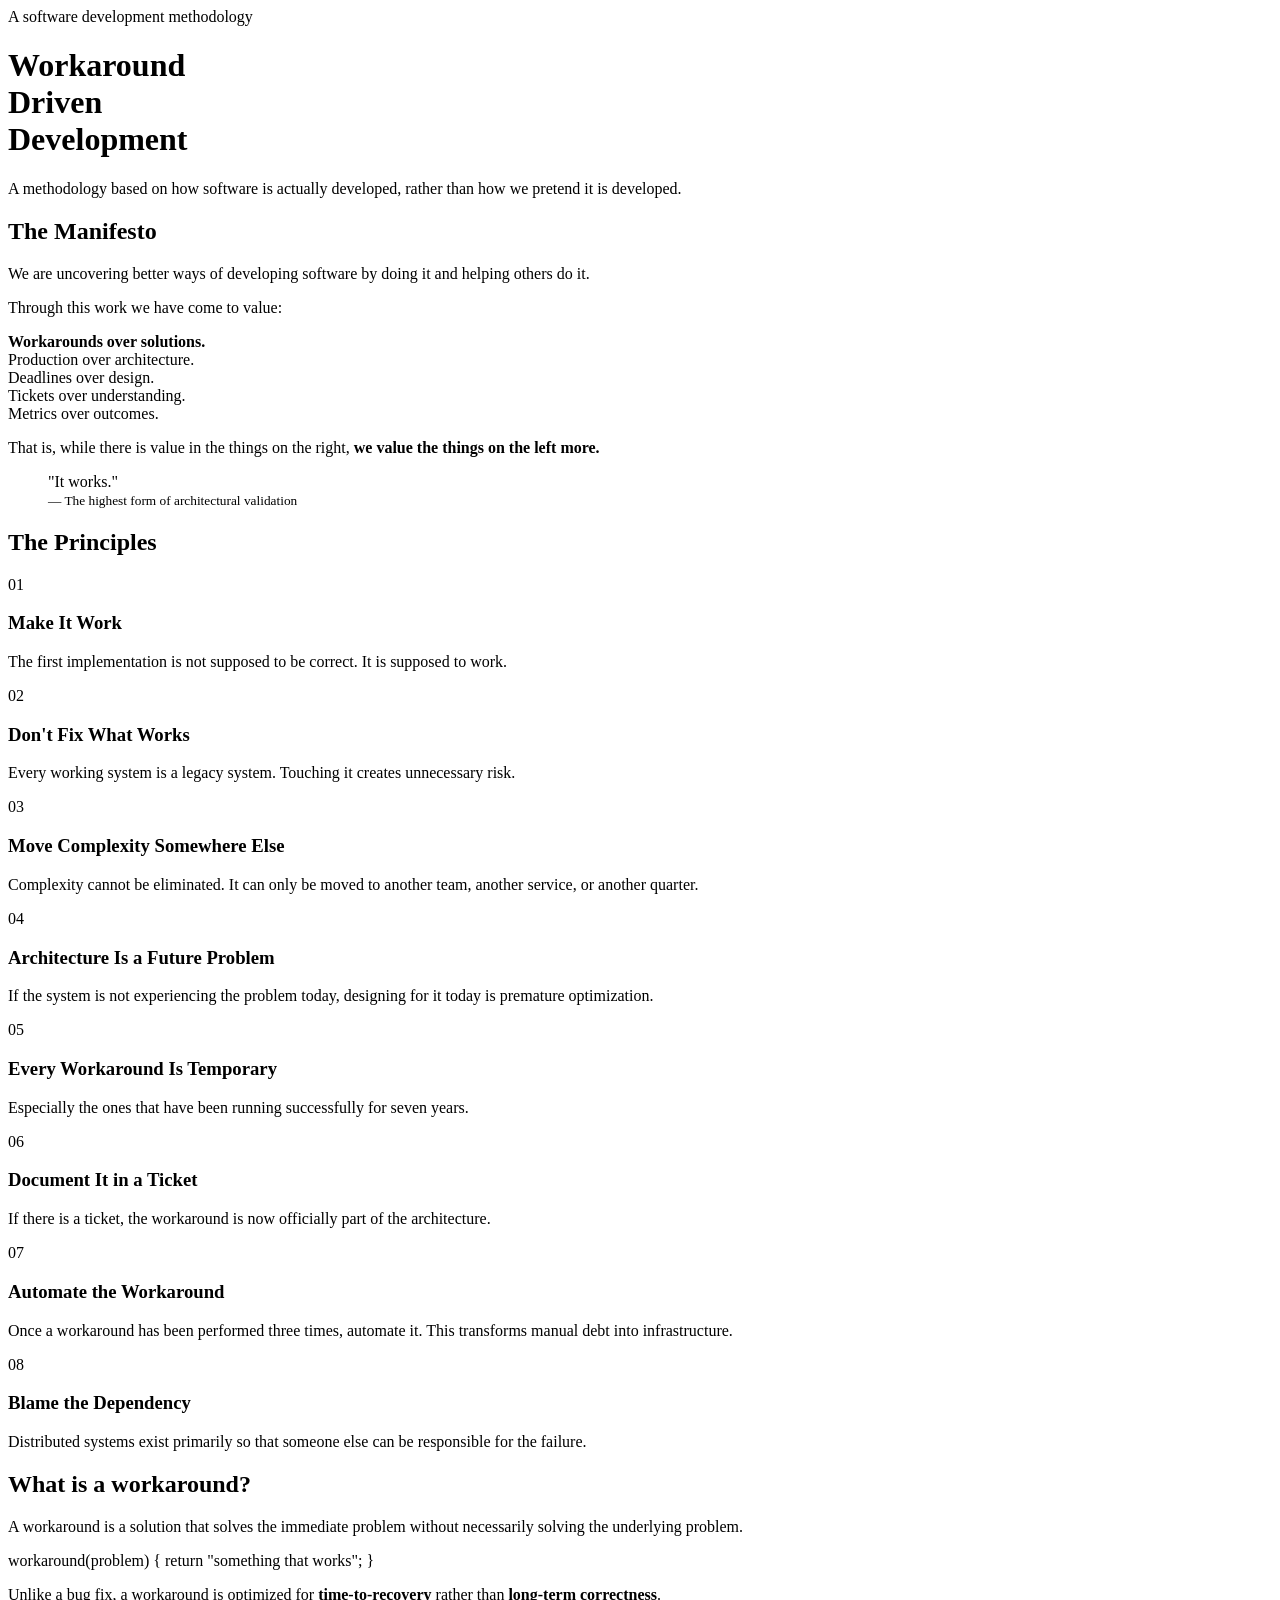
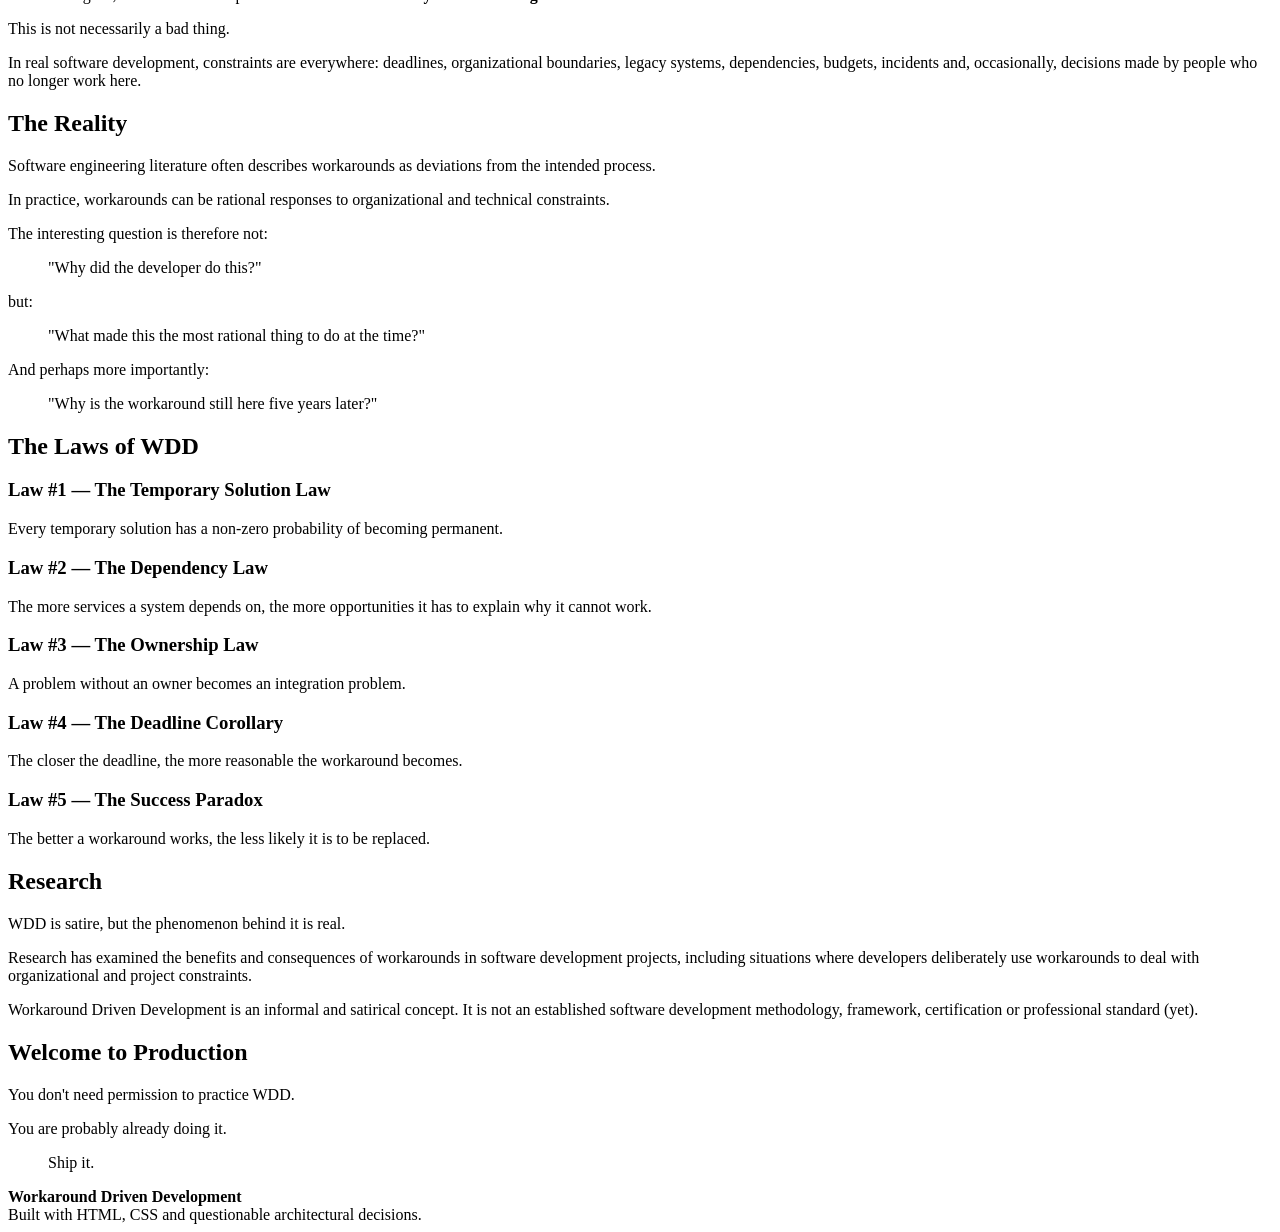
==== index.html @ f9c3a012 "Create index.html" ====
<!DOCTYPE html>
<html lang="en">
<head>
    <meta charset="UTF-8">
    <meta name="viewport" content="width=device-width, initial-scale=1.0">

    <title>Workaround Driven Development</title>

    <meta name="description"
          content="Workaround Driven Development — a methodology based on how software is actually developed.">

    <meta name="author" content="Workaround Driven Development">

    <link rel="stylesheet" href="style.css">
</head>

<body>

<header>
    <div class="eyebrow">A software development methodology</div>

    <h1>Workaround<br>Driven<br>Development</h1>

    <p class="subtitle">
        A methodology based on how software is actually developed,
        rather than how we pretend it is developed.
    </p>
</header>


<main>

    <section id="manifesto">

        <h2>The Manifesto</h2>

        <div class="manifesto">

            <p>
                We are uncovering better ways of developing software
                by doing it and helping others do it.
            </p>

            <p>
                Through this work we have come to value:
            </p>

            <p>
                <strong>Workarounds over solutions.</strong><br>
                Production over architecture.<br>
                Deadlines over design.<br>
                Tickets over understanding.<br>
                Metrics over outcomes.
            </p>

            <p>
                That is, while there is value in the things on the right,
                <strong>we value the things on the left more.</strong>
            </p>

        </div>

        <blockquote>
            "It works."
            <br>
            <small>— The highest form of architectural validation</small>
        </blockquote>

    </section>


    <section id="principles">

        <h2>The Principles</h2>

        <div class="principles">

            <article class="principle">
                <div class="number">01</div>
                <h3>Make It Work</h3>
                <p>
                    The first implementation is not supposed to be correct.
                    It is supposed to work.
                </p>
            </article>

            <article class="principle">
                <div class="number">02</div>
                <h3>Don't Fix What Works</h3>
                <p>
                    Every working system is a legacy system.
                    Touching it creates unnecessary risk.
                </p>
            </article>

            <article class="principle">
                <div class="number">03</div>
                <h3>Move Complexity Somewhere Else</h3>
                <p>
                    Complexity cannot be eliminated.
                    It can only be moved to another team,
                    another service, or another quarter.
                </p>
            </article>

            <article class="principle">
                <div class="number">04</div>
                <h3>Architecture Is a Future Problem</h3>
                <p>
                    If the system is not experiencing the problem today,
                    designing for it today is premature optimization.
                </p>
            </article>

            <article class="principle">
                <div class="number">05</div>
                <h3>Every Workaround Is Temporary</h3>
                <p>
                    Especially the ones that have been running
                    successfully for seven years.
                </p>
            </article>

            <article class="principle">
                <div class="number">06</div>
                <h3>Document It in a Ticket</h3>
                <p>
                    If there is a ticket, the workaround is now
                    officially part of the architecture.
                </p>
            </article>

            <article class="principle">
                <div class="number">07</div>
                <h3>Automate the Workaround</h3>
                <p>
                    Once a workaround has been performed three times,
                    automate it. This transforms manual debt into
                    infrastructure.
                </p>
            </article>

            <article class="principle">
                <div class="number">08</div>
                <h3>Blame the Dependency</h3>
                <p>
                    Distributed systems exist primarily so that
                    someone else can be responsible for the failure.
                </p>
            </article>

        </div>

    </section>


    <section id="definition">

        <h2>What is a workaround?</h2>

        <p>
            A workaround is a solution that solves the immediate problem
            without necessarily solving the underlying problem.
        </p>

        <div class="definition">
            workaround(problem) {
                return "something that works";
            }
        </div>

        <p>
            Unlike a bug fix, a workaround is optimized for
            <strong>time-to-recovery</strong> rather than
            <strong>long-term correctness</strong>.
        </p>

        <p>
            This is not necessarily a bad thing.
        </p>

        <p>
            In real software development, constraints are everywhere:
            deadlines, organizational boundaries, legacy systems,
            dependencies, budgets, incidents and, occasionally,
            decisions made by people who no longer work here.
        </p>

    </section>


    <section id="reality">

        <h2>The Reality</h2>

        <p>
            Software engineering literature often describes workarounds
            as deviations from the intended process.
        </p>

        <p>
            In practice, workarounds can be rational responses to
            organizational and technical constraints.
        </p>

        <p>
            The interesting question is therefore not:
        </p>

        <blockquote>
            "Why did the developer do this?"
        </blockquote>

        <p>
            but:
        </p>

        <blockquote>
            "What made this the most rational thing to do at the time?"
        </blockquote>

        <p>
            And perhaps more importantly:
        </p>

        <blockquote>
            "Why is the workaround still here five years later?"
        </blockquote>

    </section>


    <section id="laws">

        <h2>The Laws of WDD</h2>

        <h3>Law #1 — The Temporary Solution Law</h3>

        <p>
            Every temporary solution has a non-zero probability of
            becoming permanent.
        </p>

        <h3>Law #2 — The Dependency Law</h3>

        <p>
            The more services a system depends on, the more opportunities
            it has to explain why it cannot work.
        </p>

        <h3>Law #3 — The Ownership Law</h3>

        <p>
            A problem without an owner becomes an integration problem.
        </p>

        <h3>Law #4 — The Deadline Corollary</h3>

        <p>
            The closer the deadline, the more reasonable the workaround becomes.
        </p>

        <h3>Law #5 — The Success Paradox</h3>

        <p>
            The better a workaround works, the less likely it is to be replaced.
        </p>

    </section>


    <section id="research">

        <h2>Research</h2>

        <p>
            WDD is satire, but the phenomenon behind it is real.
        </p>

        <p>
            Research has examined the benefits and consequences of
            workarounds in software development projects, including
            situations where developers deliberately use workarounds
            to deal with organizational and project constraints.
        </p>

        <p class="disclaimer">
            Workaround Driven Development is an informal and satirical
            concept. It is not an established software development
            methodology, framework, certification or professional standard (yet).
        </p>

    </section>


    <section id="join">

        <h2>Welcome to Production</h2>

        <p>
            You don't need permission to practice WDD.
        </p>

        <p>
            You are probably already doing it.
        </p>

        <blockquote>
            Ship it.
        </blockquote>

    </section>

</main>


<footer>
    <strong>Workaround Driven Development</strong><br>
    Built with HTML, CSS and questionable architectural decisions.
</footer>

</body>
</html>
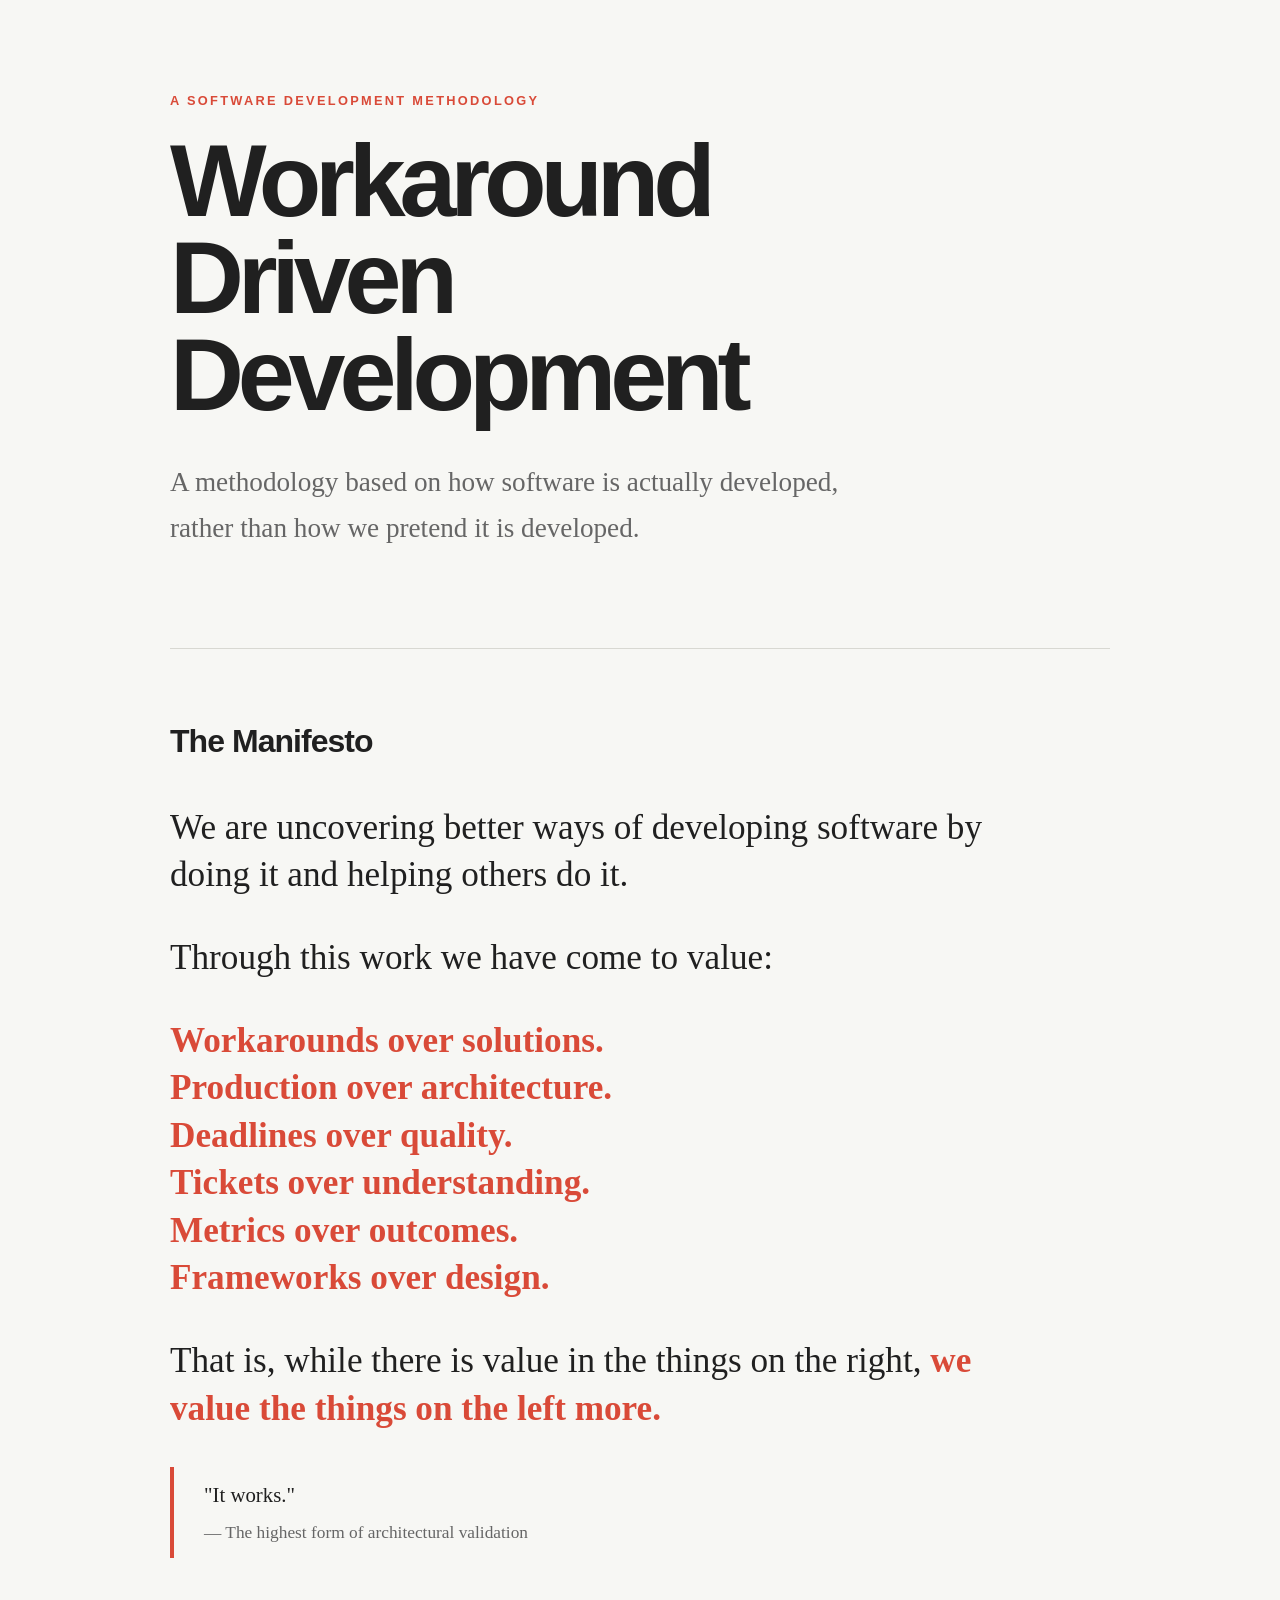
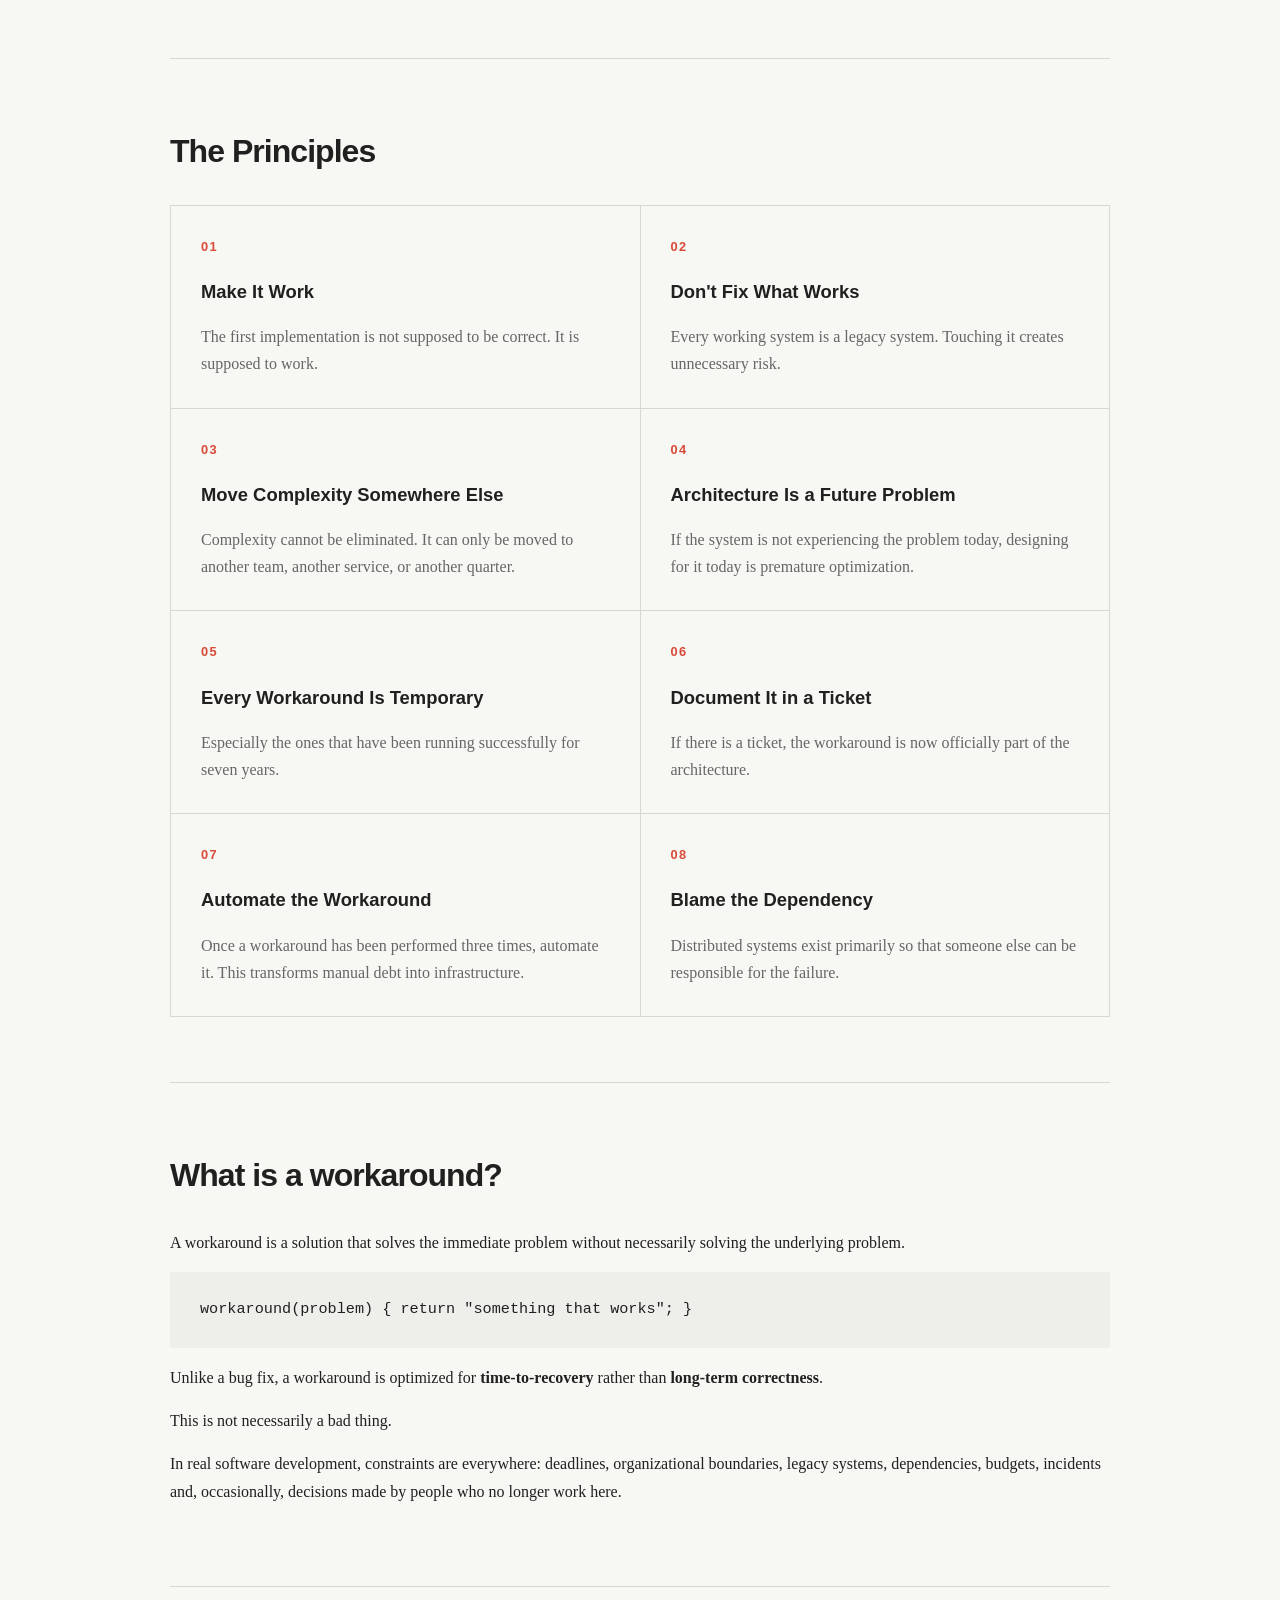
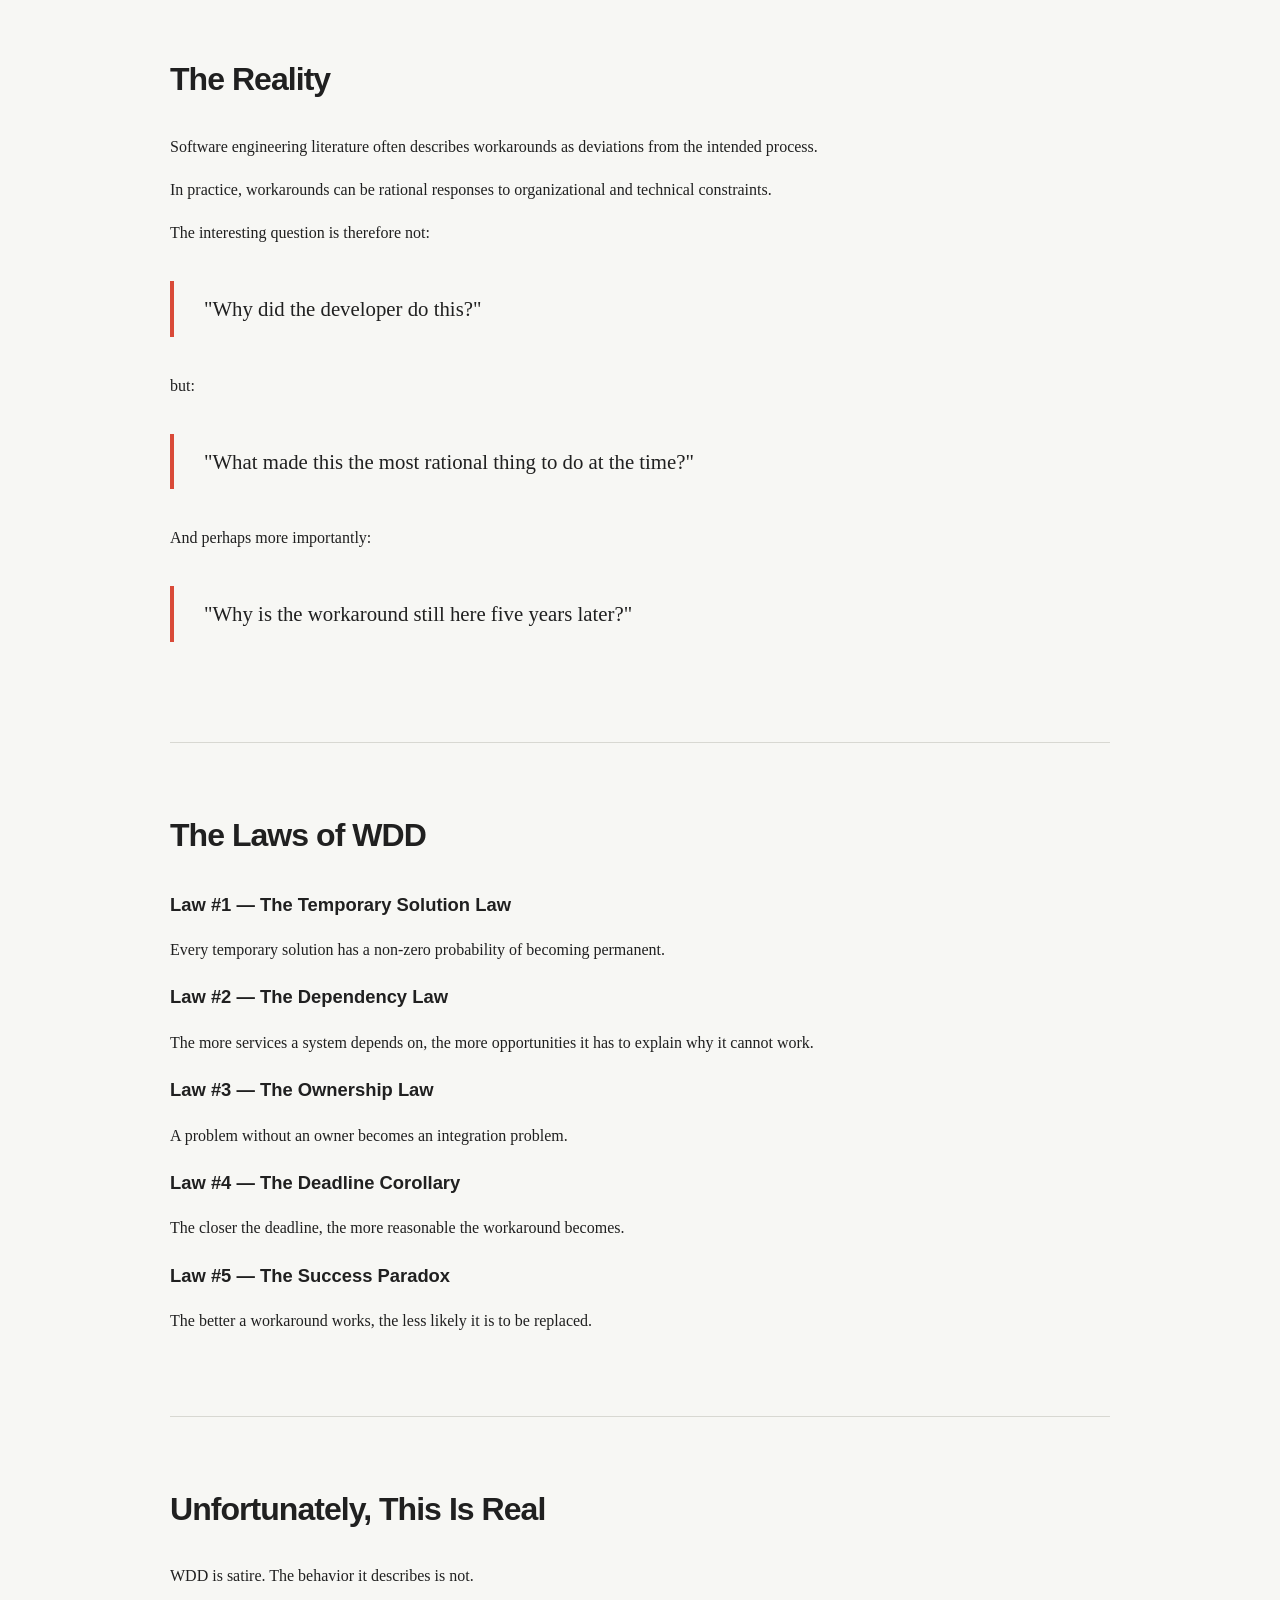
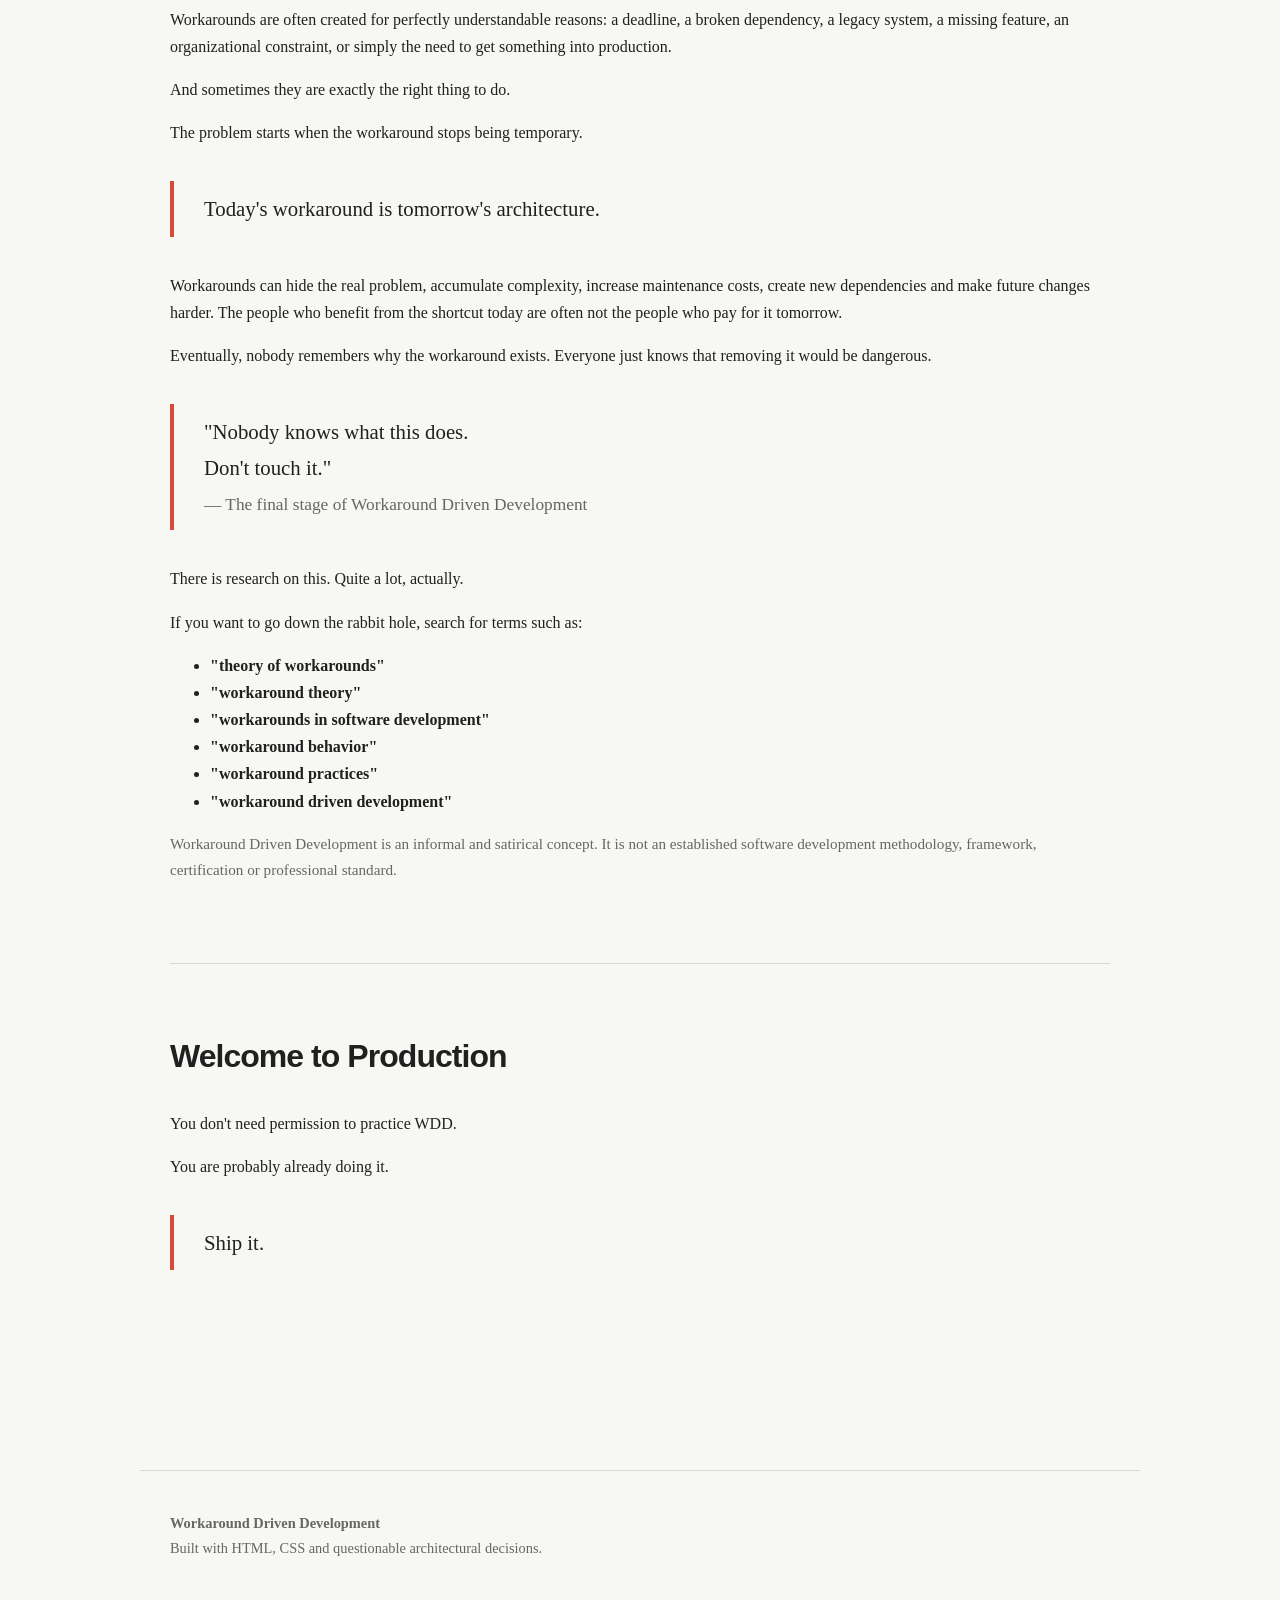
==== commit 489c1d38: "Adding Analytics and content update" ====
--- a/index.html
+++ b/index.html
@@ -12,6 +12,16 @@
     <meta name="author" content="Workaround Driven Development">
 
     <link rel="stylesheet" href="style.css">
+
+    <!-- Google tag (gtag.js) -->
+    <script async src="https://www.googletagmanager.com/gtag/js?id=G-HVW9EJ0P63"></script>
+    <script>
+      window.dataLayer = window.dataLayer || [];
+      function gtag(){dataLayer.push(arguments);}
+      gtag('js', new Date());
+    
+      gtag('config', 'G-HVW9EJ0P63');
+    </script>
 </head>
 
 <body>
@@ -30,6 +40,8 @@
 
 <main>
 
+    <!-- MANIFESTO -->
+
     <section id="manifesto">
 
         <h2>The Manifesto</h2>
@@ -47,10 +59,11 @@
 
             <p>
                 <strong>Workarounds over solutions.</strong><br>
-                Production over architecture.<br>
-                Deadlines over design.<br>
-                Tickets over understanding.<br>
-                Metrics over outcomes.
+                <strong>Production over architecture.</strong><br>
+                <strong>Deadlines over quality.</strong><br>
+                <strong>Tickets over understanding.</strong><br>
+                <strong>Metrics over outcomes.</strong><br>
+                <strong>Frameworks over design.</strong>
             </p>
 
             <p>
@@ -69,6 +82,8 @@
     </section>
 
 
+    <!-- PRINCIPLES -->
+
     <section id="principles">
 
         <h2>The Principles</h2>
@@ -153,6 +168,8 @@
 
     </section>
 
+
+    <!-- DEFINITION -->
 
     <section id="definition">
 
@@ -189,6 +206,8 @@
     </section>
 
 
+    <!-- REALITY -->
+
     <section id="reality">
 
         <h2>The Reality</h2>
@@ -230,6 +249,8 @@
     </section>
 
 
+    <!-- LAWS -->
+
     <section id="laws">
 
         <h2>The Laws of WDD</h2>
@@ -269,29 +290,81 @@
     </section>
 
 
+    <!-- RESEARCH -->
+
     <section id="research">
 
-        <h2>Research</h2>
-
-        <p>
-            WDD is satire, but the phenomenon behind it is real.
-        </p>
-
-        <p>
-            Research has examined the benefits and consequences of
-            workarounds in software development projects, including
-            situations where developers deliberately use workarounds
-            to deal with organizational and project constraints.
-        </p>
+        <h2>Unfortunately, This Is Real</h2>
+
+        <p>
+            WDD is satire. The behavior it describes is not.
+        </p>
+
+        <p>
+            Workarounds are often created for perfectly understandable reasons:
+            a deadline, a broken dependency, a legacy system, a missing feature,
+            an organizational constraint, or simply the need to get something
+            into production.
+        </p>
+
+        <p>
+            And sometimes they are exactly the right thing to do.
+        </p>
+
+        <p>
+            The problem starts when the workaround stops being temporary.
+        </p>
+
+        <blockquote>
+            Today's workaround is tomorrow's architecture.
+        </blockquote>
+
+        <p>
+            Workarounds can hide the real problem, accumulate complexity,
+            increase maintenance costs, create new dependencies and make future
+            changes harder. The people who benefit from the shortcut today are
+            often not the people who pay for it tomorrow.
+        </p>
+
+        <p>
+            Eventually, nobody remembers why the workaround exists.
+            Everyone just knows that removing it would be dangerous.
+        </p>
+
+        <blockquote>
+            "Nobody knows what this does.<br>
+            Don't touch it."
+            <br>
+            <small>— The final stage of Workaround Driven Development</small>
+        </blockquote>
+
+        <p>
+            There is research on this. Quite a lot, actually.
+        </p>
+
+        <p>
+            If you want to go down the rabbit hole, search for terms such as:
+        </p>
+
+        <ul>
+            <li><strong>"theory of workarounds"</strong></li>
+            <li><strong>"workaround theory"</strong></li>
+            <li><strong>"workarounds in software development"</strong></li>
+            <li><strong>"workaround behavior"</strong></li>
+            <li><strong>"workaround practices"</strong></li>
+            <li><strong>"workaround driven development"</strong></li>
+        </ul>
 
         <p class="disclaimer">
-            Workaround Driven Development is an informal and satirical
-            concept. It is not an established software development
-            methodology, framework, certification or professional standard (yet).
-        </p>
-
-    </section>
-
+            Workaround Driven Development is an informal and satirical concept.
+            It is not an established software development methodology,
+            framework, certification or professional standard.
+        </p>
+
+    </section>
+
+
+    <!-- JOIN -->
 
     <section id="join">
 
--- a/style.css
+++ b/style.css
@@ -0,0 +1,167 @@
+:root {
+    --background: #f7f7f4;
+    --foreground: #202020;
+    --muted: #666;
+    --accent: #d94a38;
+    --border: #d8d8d2;
+    --code: #eeeeea;
+}
+
+* {
+    box-sizing: border-box;
+}
+
+html {
+    scroll-behavior: smooth;
+}
+
+body {
+    margin: 0;
+    background: var(--background);
+    color: var(--foreground);
+    font-family: Georgia, "Times New Roman", serif;
+    line-height: 1.7;
+}
+
+a {
+    color: var(--accent);
+}
+
+header {
+    max-width: 1000px;
+    margin: 0 auto;
+    padding: 90px 30px 70px;
+}
+
+.eyebrow {
+    font-family: Arial, Helvetica, sans-serif;
+    font-size: 0.8rem;
+    font-weight: bold;
+    letter-spacing: 0.18em;
+    text-transform: uppercase;
+    color: var(--accent);
+    margin-bottom: 20px;
+}
+
+h1 {
+    font-family: Arial, Helvetica, sans-serif;
+    font-size: clamp(3rem, 8vw, 6.5rem);
+    line-height: 0.95;
+    letter-spacing: -0.06em;
+    margin: 0;
+    max-width: 900px;
+}
+
+.subtitle {
+    font-size: clamp(1.25rem, 2.5vw, 1.7rem);
+    max-width: 700px;
+    margin-top: 35px;
+    color: var(--muted);
+}
+
+main {
+    max-width: 1000px;
+    margin: 0 auto;
+    padding: 0 30px 100px;
+}
+
+section {
+    border-top: 1px solid var(--border);
+    padding: 65px 0;
+}
+
+h2 {
+    font-family: Arial, Helvetica, sans-serif;
+    font-size: 2rem;
+    letter-spacing: -0.03em;
+    margin-top: 0;
+}
+
+h3 {
+    font-family: Arial, Helvetica, sans-serif;
+    font-size: 1.15rem;
+    margin-bottom: 8px;
+}
+
+.manifesto {
+    font-size: clamp(1.5rem, 3vw, 2.2rem);
+    line-height: 1.35;
+    max-width: 850px;
+}
+
+.manifesto strong {
+    color: var(--accent);
+}
+
+.principles {
+    display: grid;
+    grid-template-columns: repeat(2, 1fr);
+    gap: 1px;
+    background: var(--border);
+    border: 1px solid var(--border);
+}
+
+.principle {
+    background: var(--background);
+    padding: 30px;
+}
+
+.number {
+    font-family: Arial, Helvetica, sans-serif;
+    color: var(--accent);
+    font-size: 0.8rem;
+    font-weight: bold;
+    letter-spacing: 0.1em;
+}
+
+.principle p {
+    color: var(--muted);
+    margin-bottom: 0;
+}
+
+blockquote {
+    border-left: 4px solid var(--accent);
+    margin: 35px 0;
+    padding: 10px 30px;
+    font-size: 1.3rem;
+}
+
+blockquote small {
+    color: var(--muted);
+}
+
+.definition {
+    background: var(--code);
+    padding: 25px 30px;
+    font-family: "Courier New", monospace;
+    font-size: 0.95rem;
+    overflow-x: auto;
+}
+
+.disclaimer {
+    color: var(--muted);
+    font-size: 0.95rem;
+}
+
+footer {
+    max-width: 1000px;
+    margin: 0 auto;
+    padding: 40px 30px 70px;
+    border-top: 1px solid var(--border);
+    color: var(--muted);
+    font-size: 0.9rem;
+}
+
+@media (max-width: 700px) {
+    header {
+        padding-top: 60px;
+    }
+
+    .principles {
+        grid-template-columns: 1fr;
+    }
+
+    section {
+        padding: 45px 0;
+    }
+}
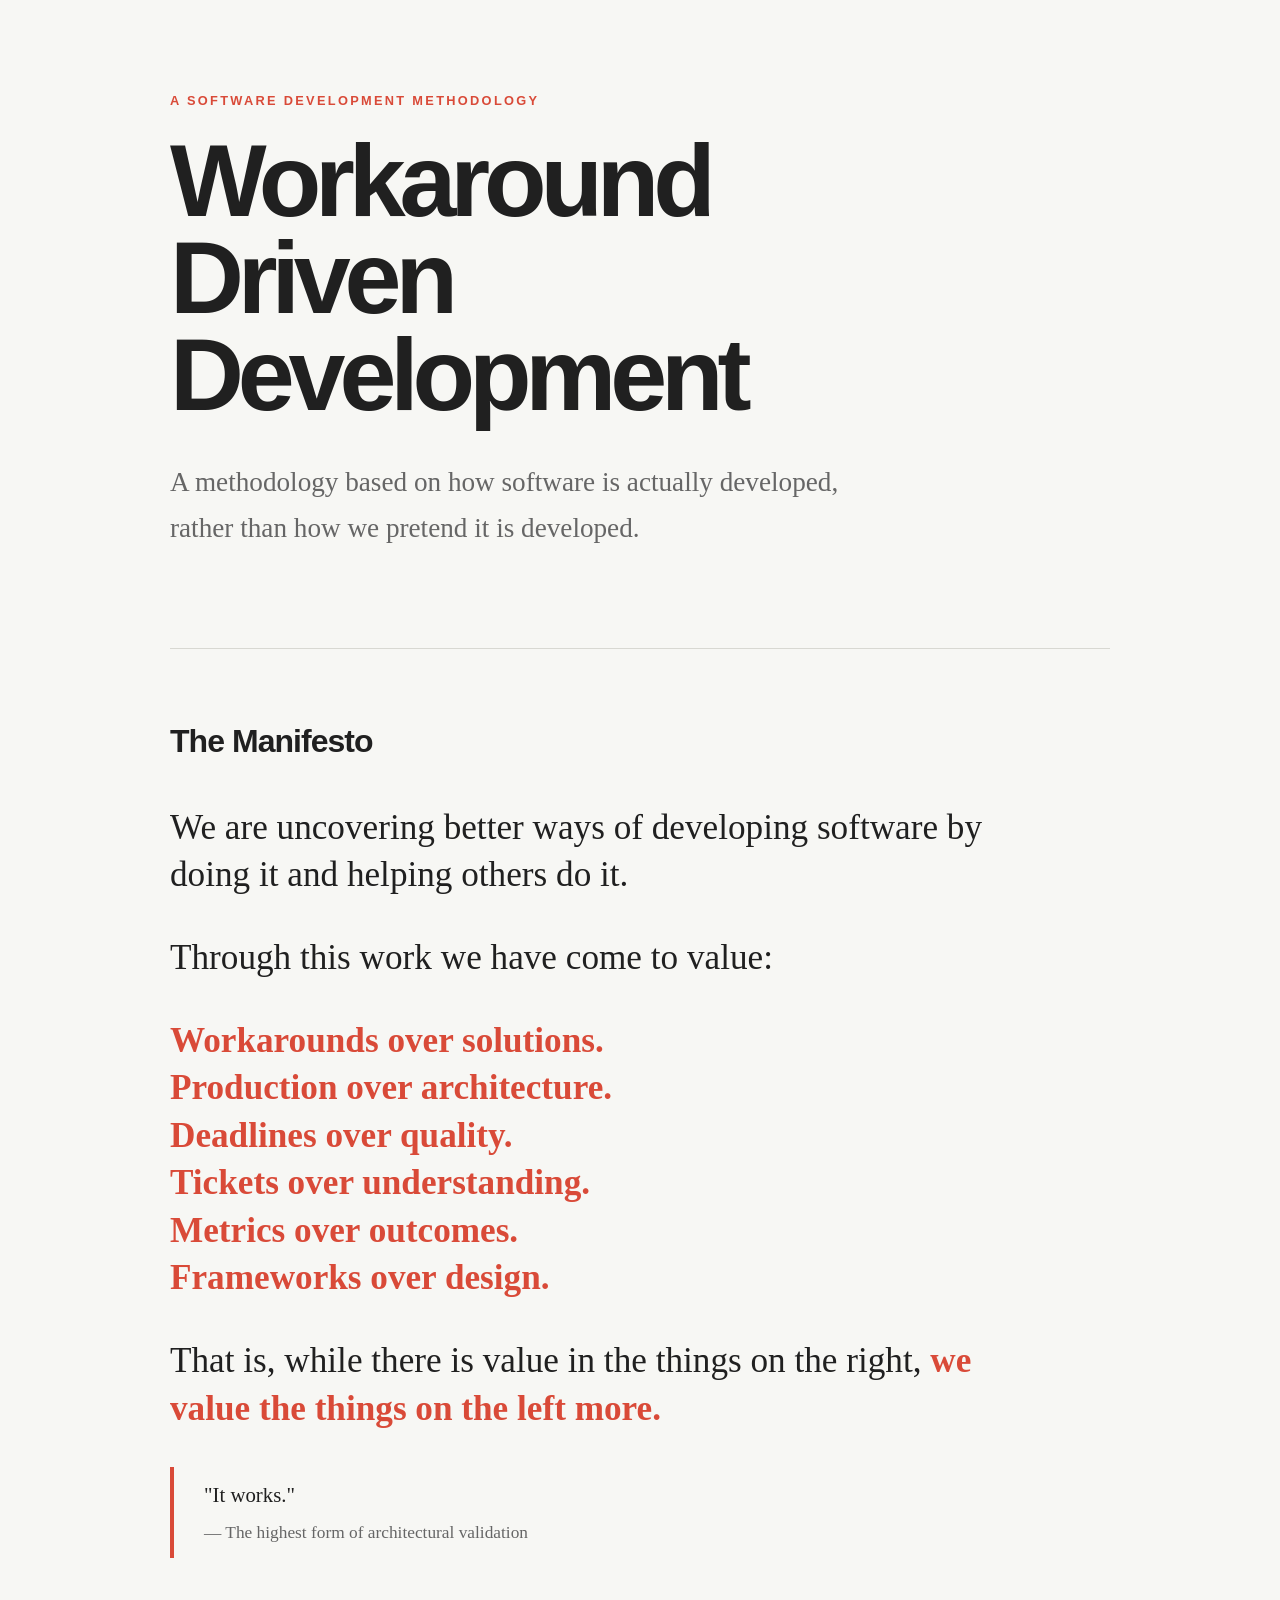
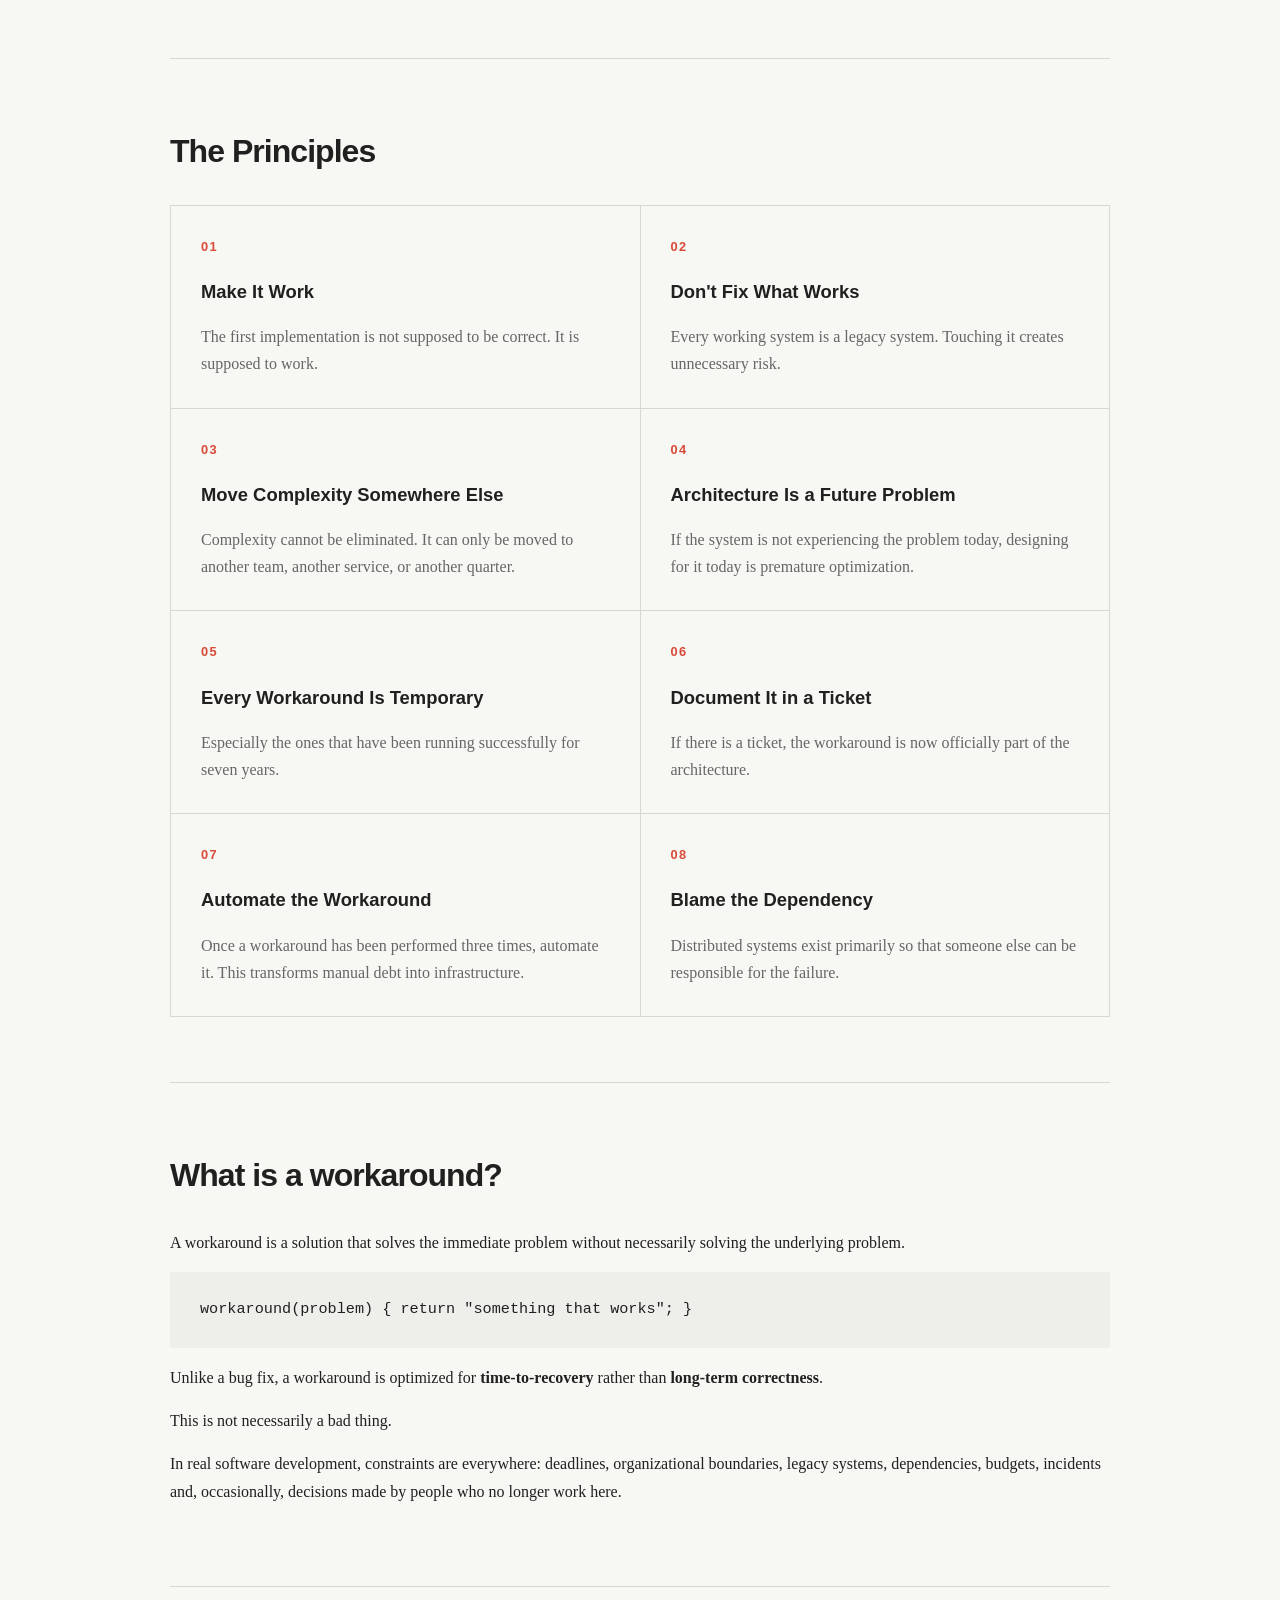
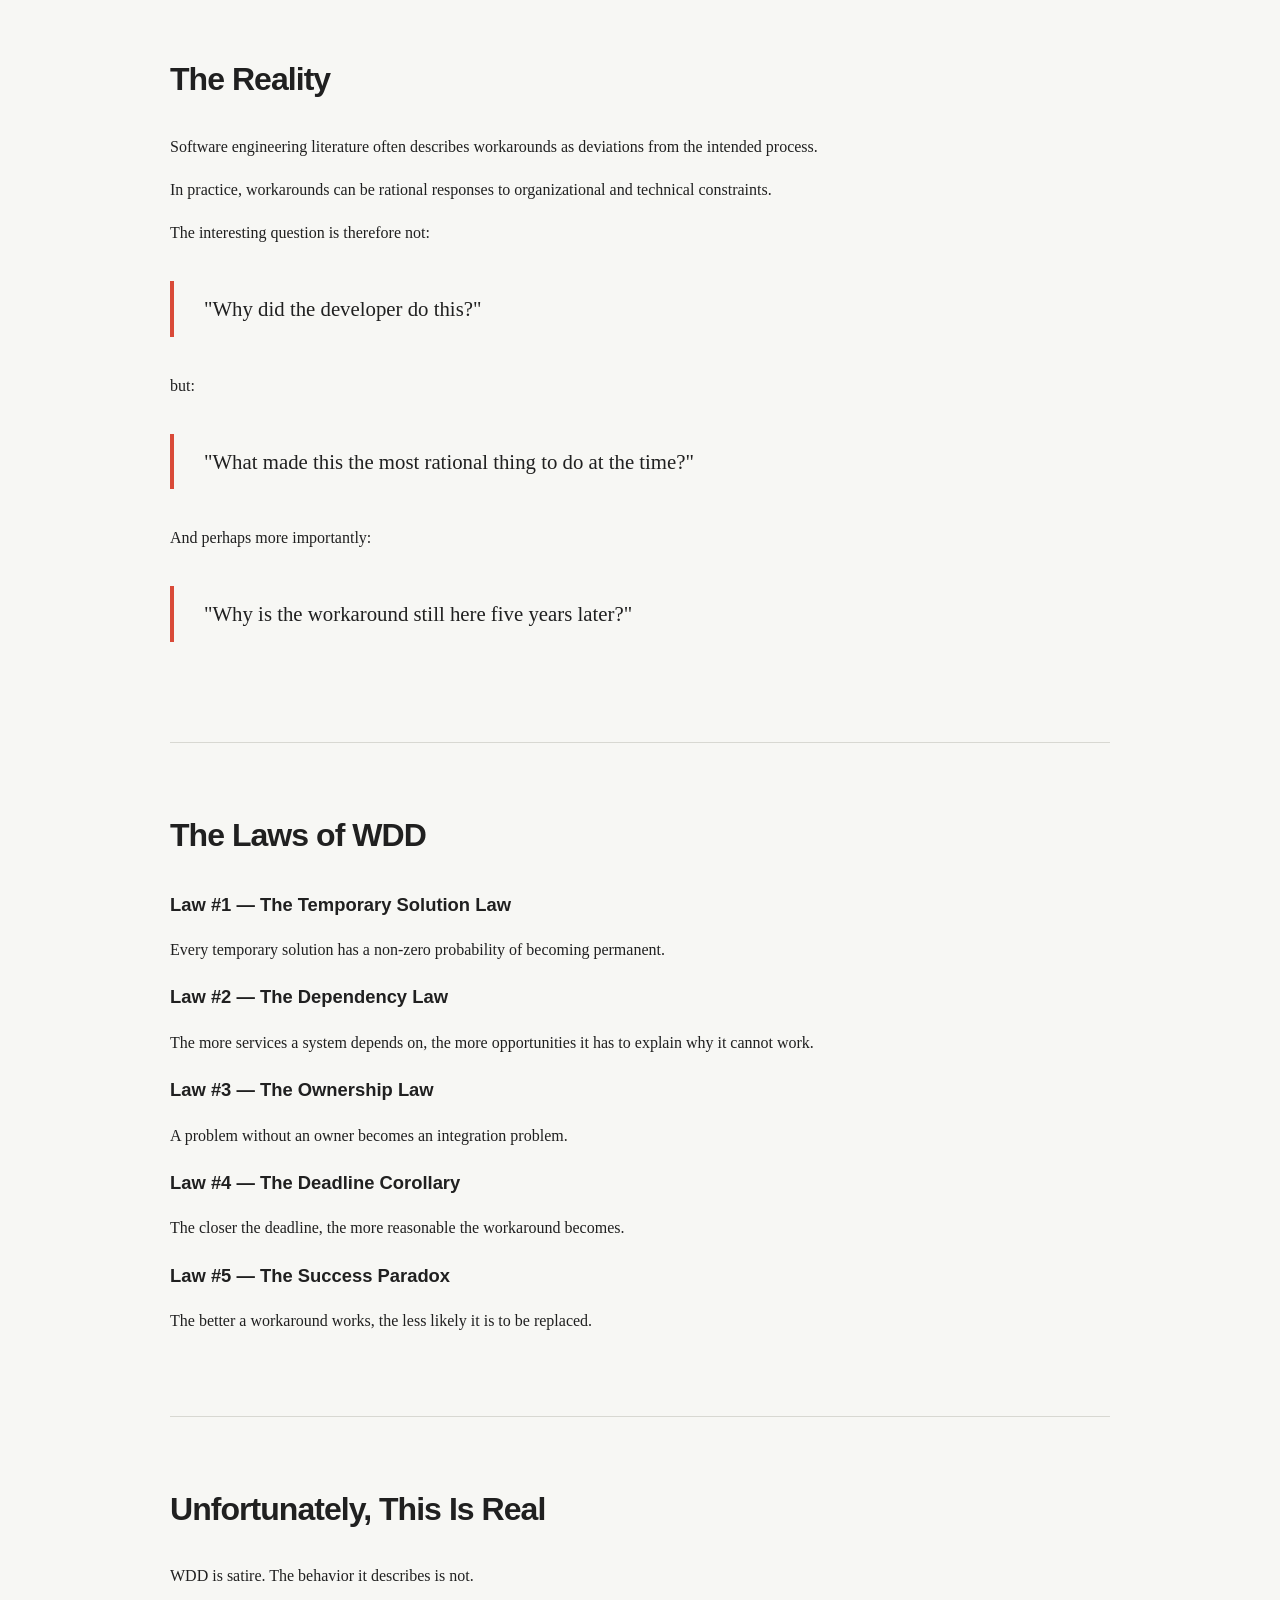
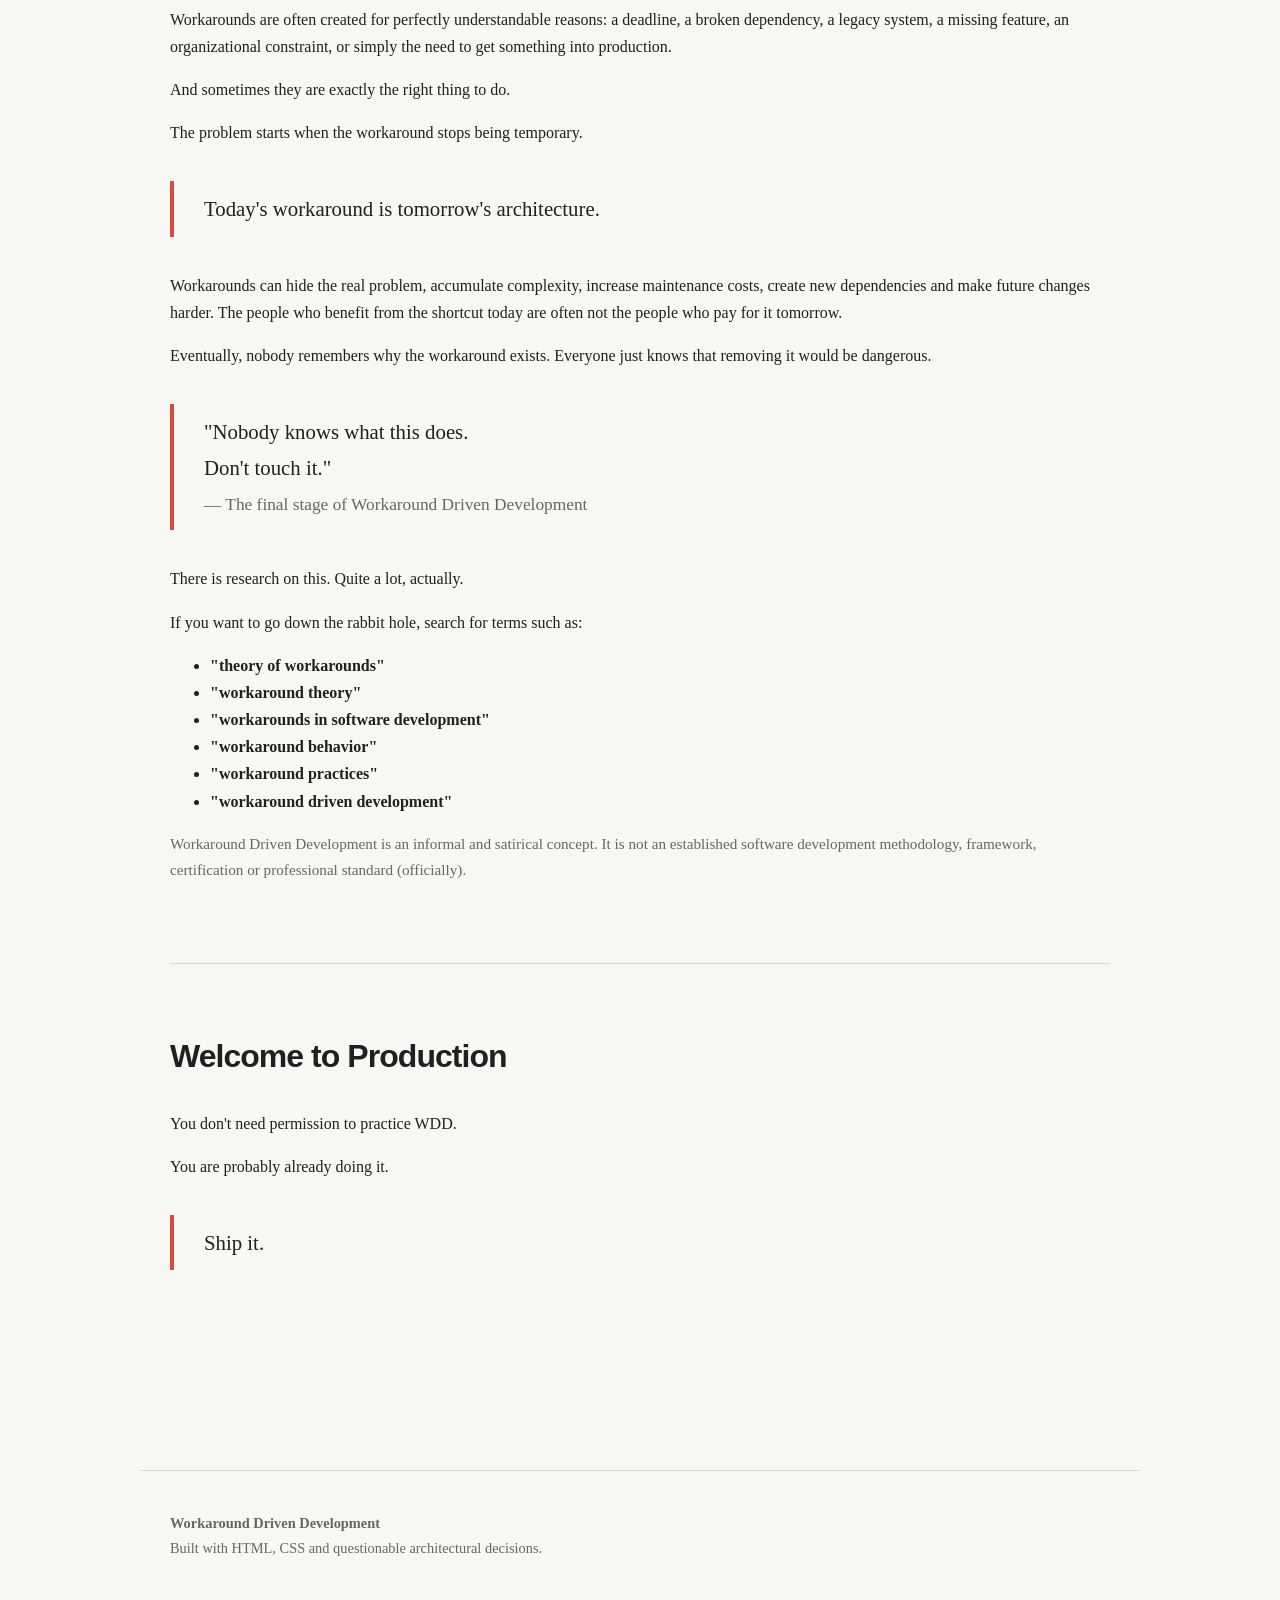
==== commit 453cec63: "Update index.html" ====
--- a/index.html
+++ b/index.html
@@ -358,7 +358,7 @@
         <p class="disclaimer">
             Workaround Driven Development is an informal and satirical concept.
             It is not an established software development methodology,
-            framework, certification or professional standard.
+            framework, certification or professional standard (officially).
         </p>
 
     </section>
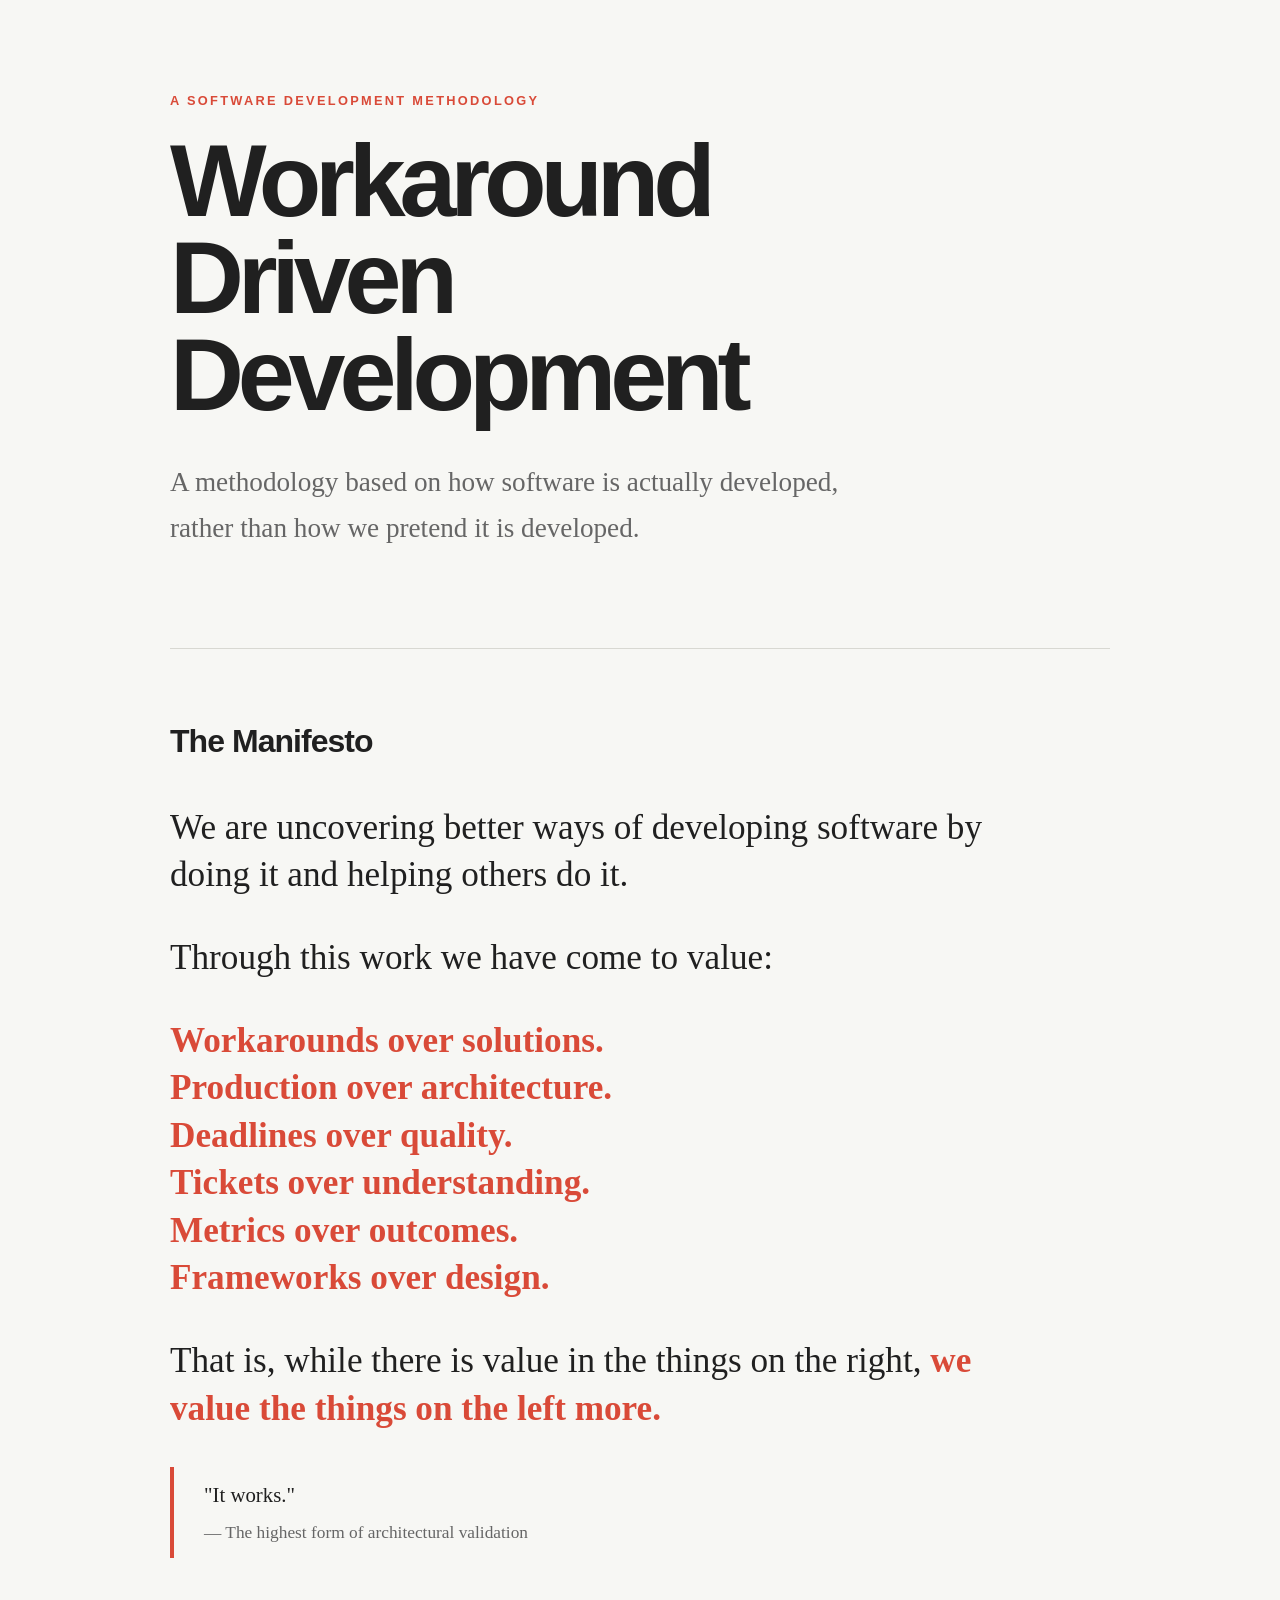
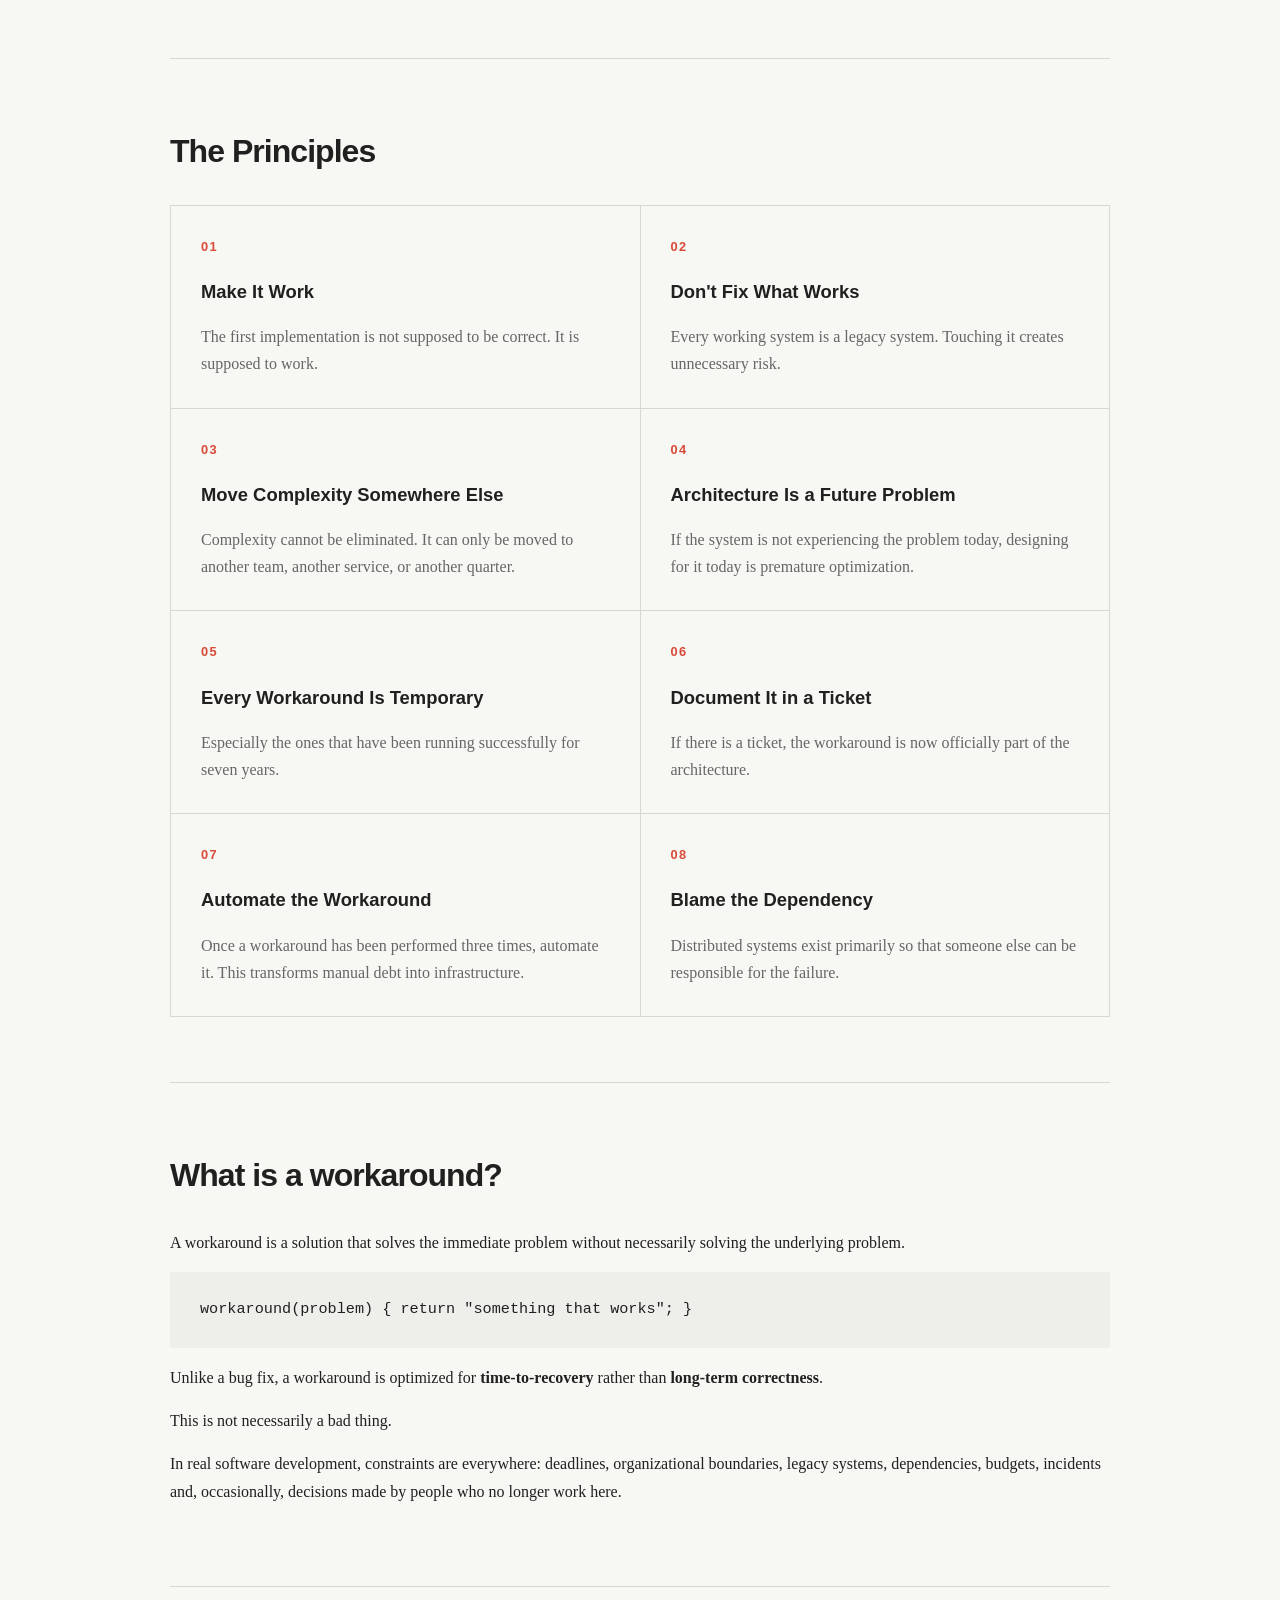
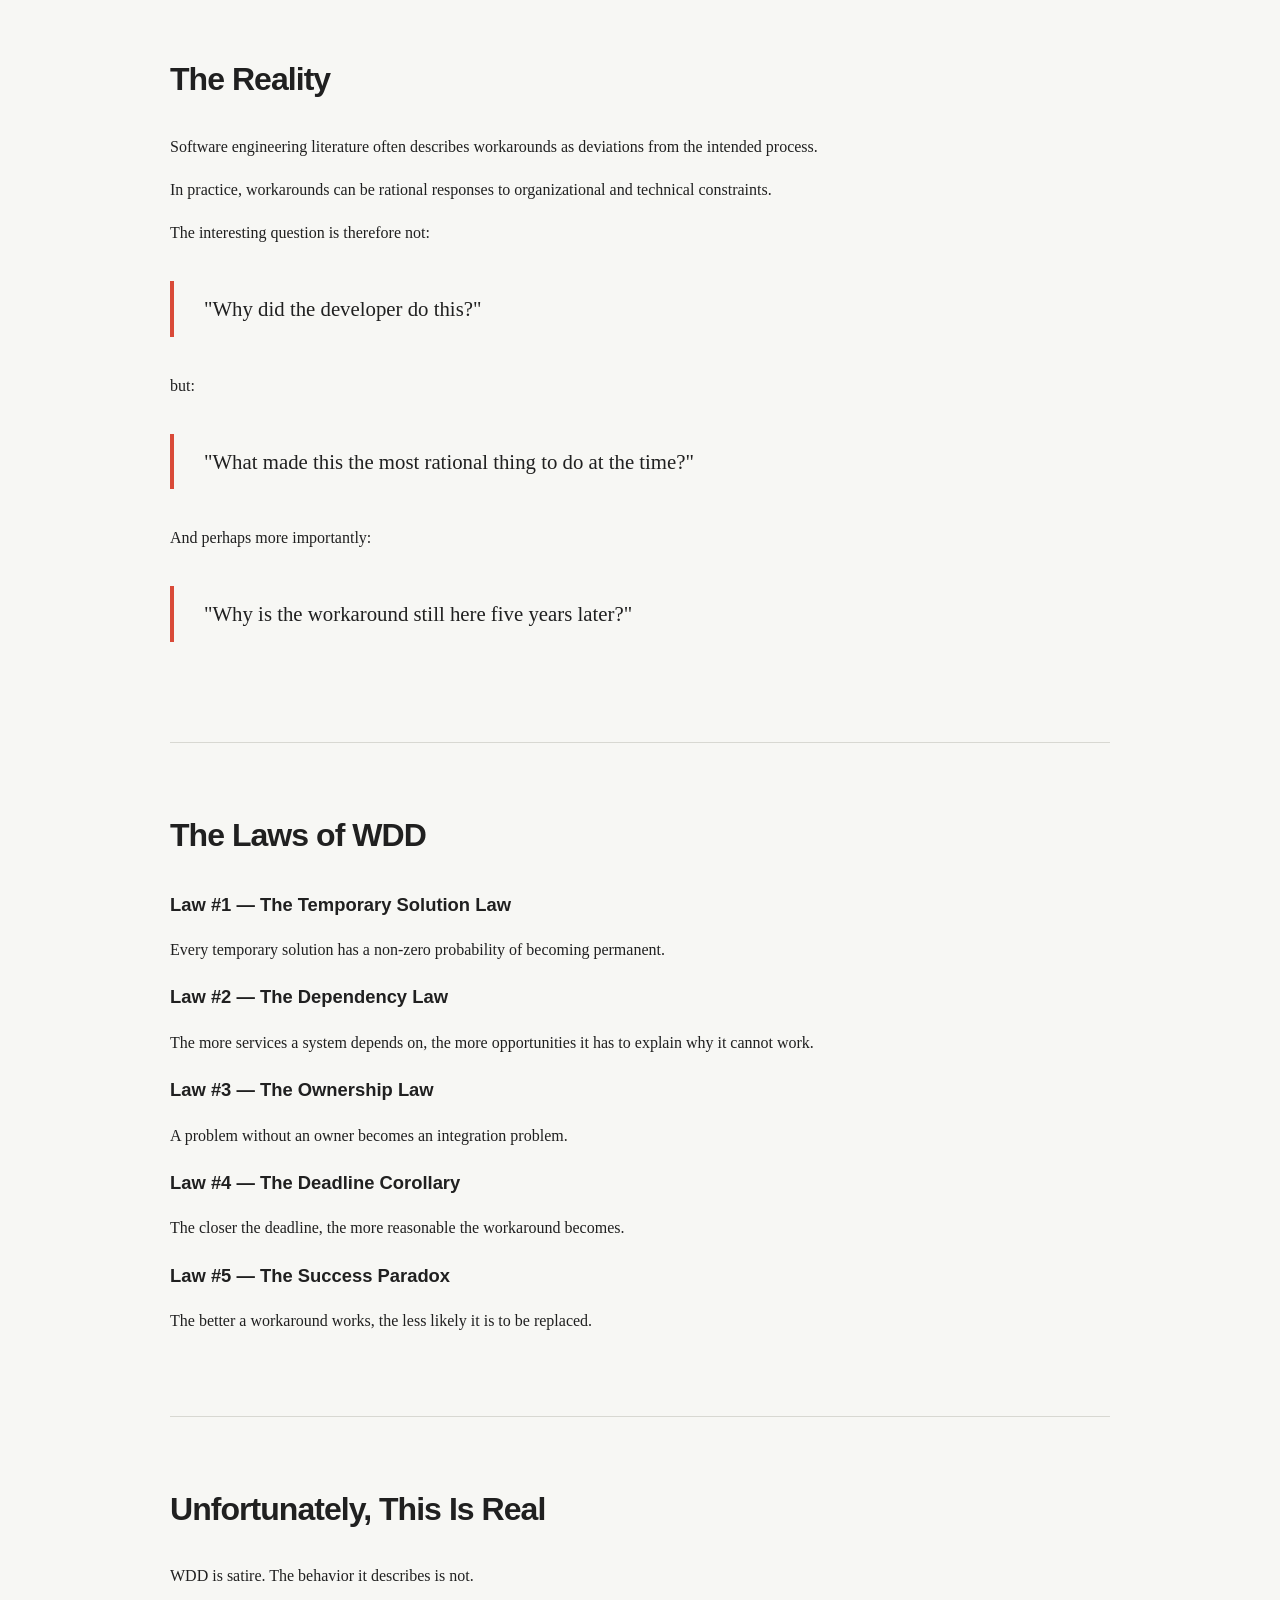
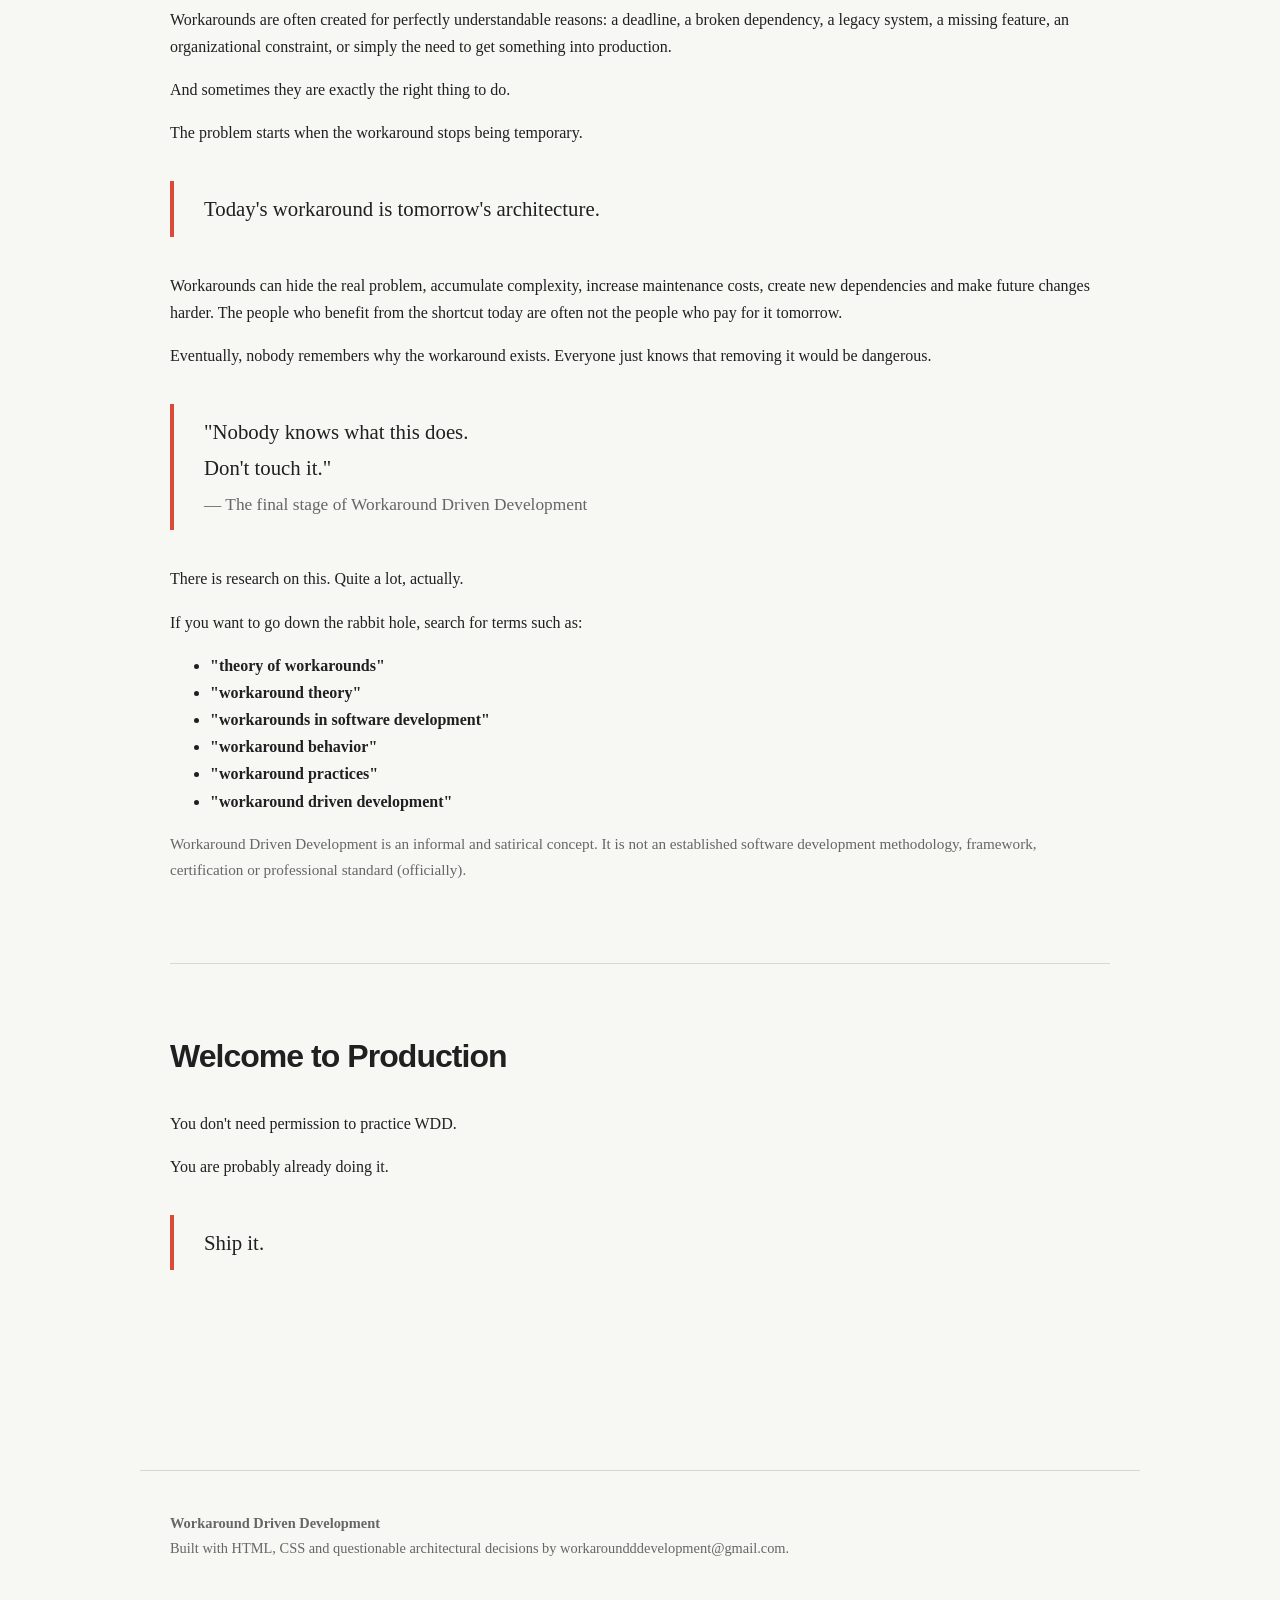
==== commit 3aed4872: "Update index.html" ====
--- a/index.html
+++ b/index.html
@@ -389,7 +389,7 @@
 
 <footer>
     <strong>Workaround Driven Development</strong><br>
-    Built with HTML, CSS and questionable architectural decisions.
+    Built with HTML, CSS and questionable architectural decisions by workaroundddevelopment@gmail.com.
 </footer>
 
 </body>
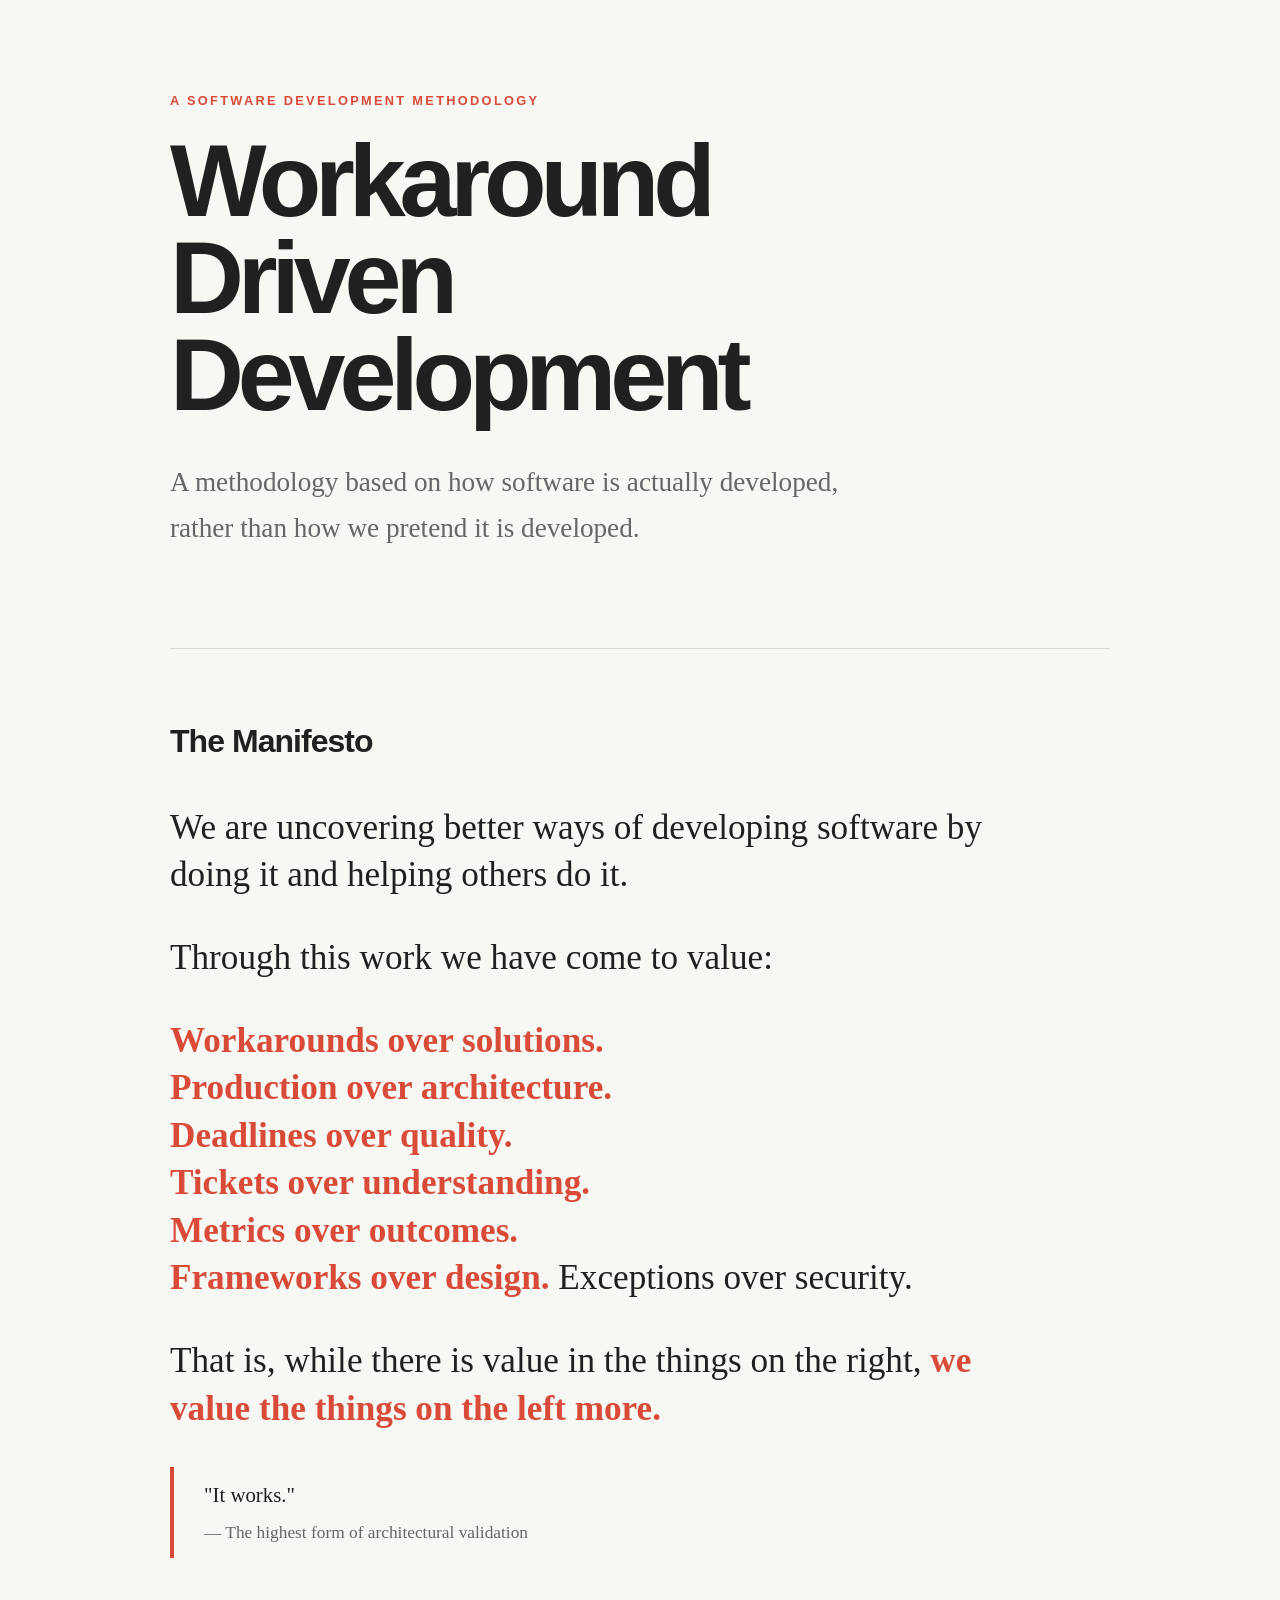
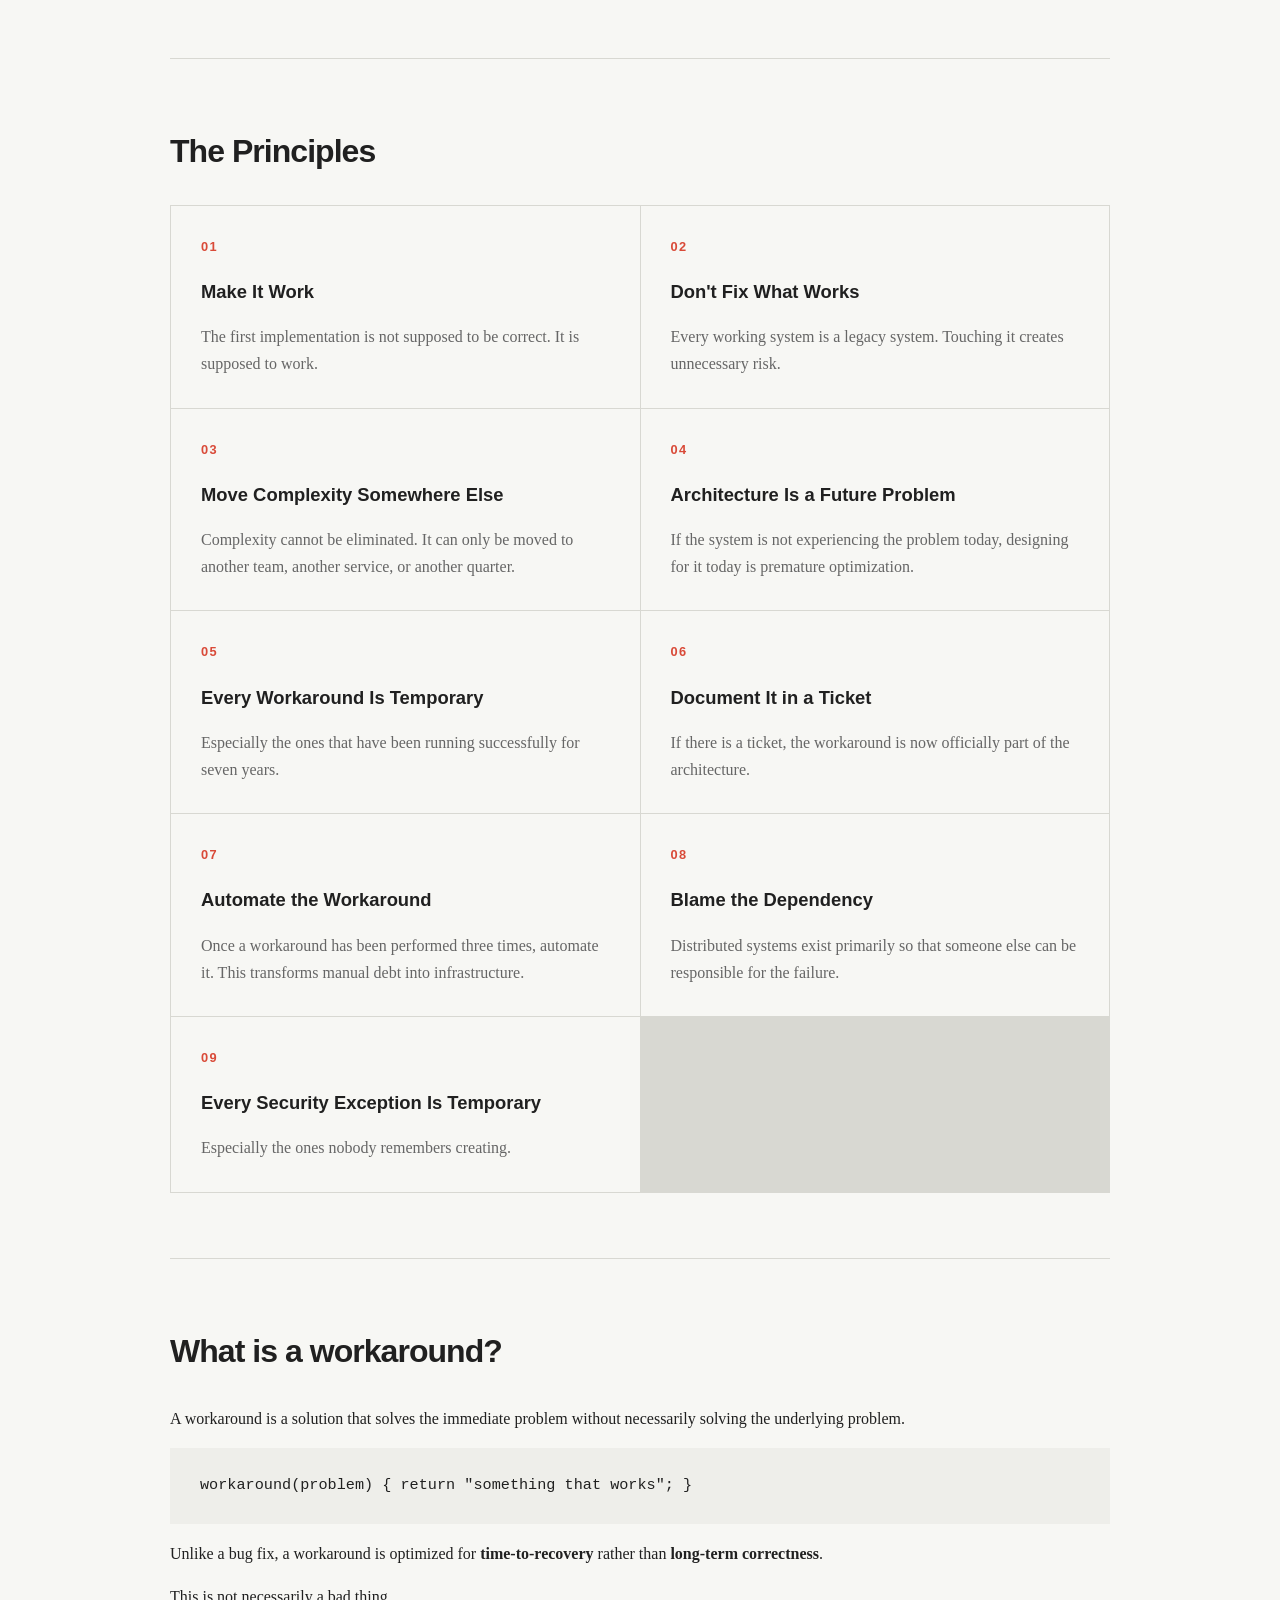
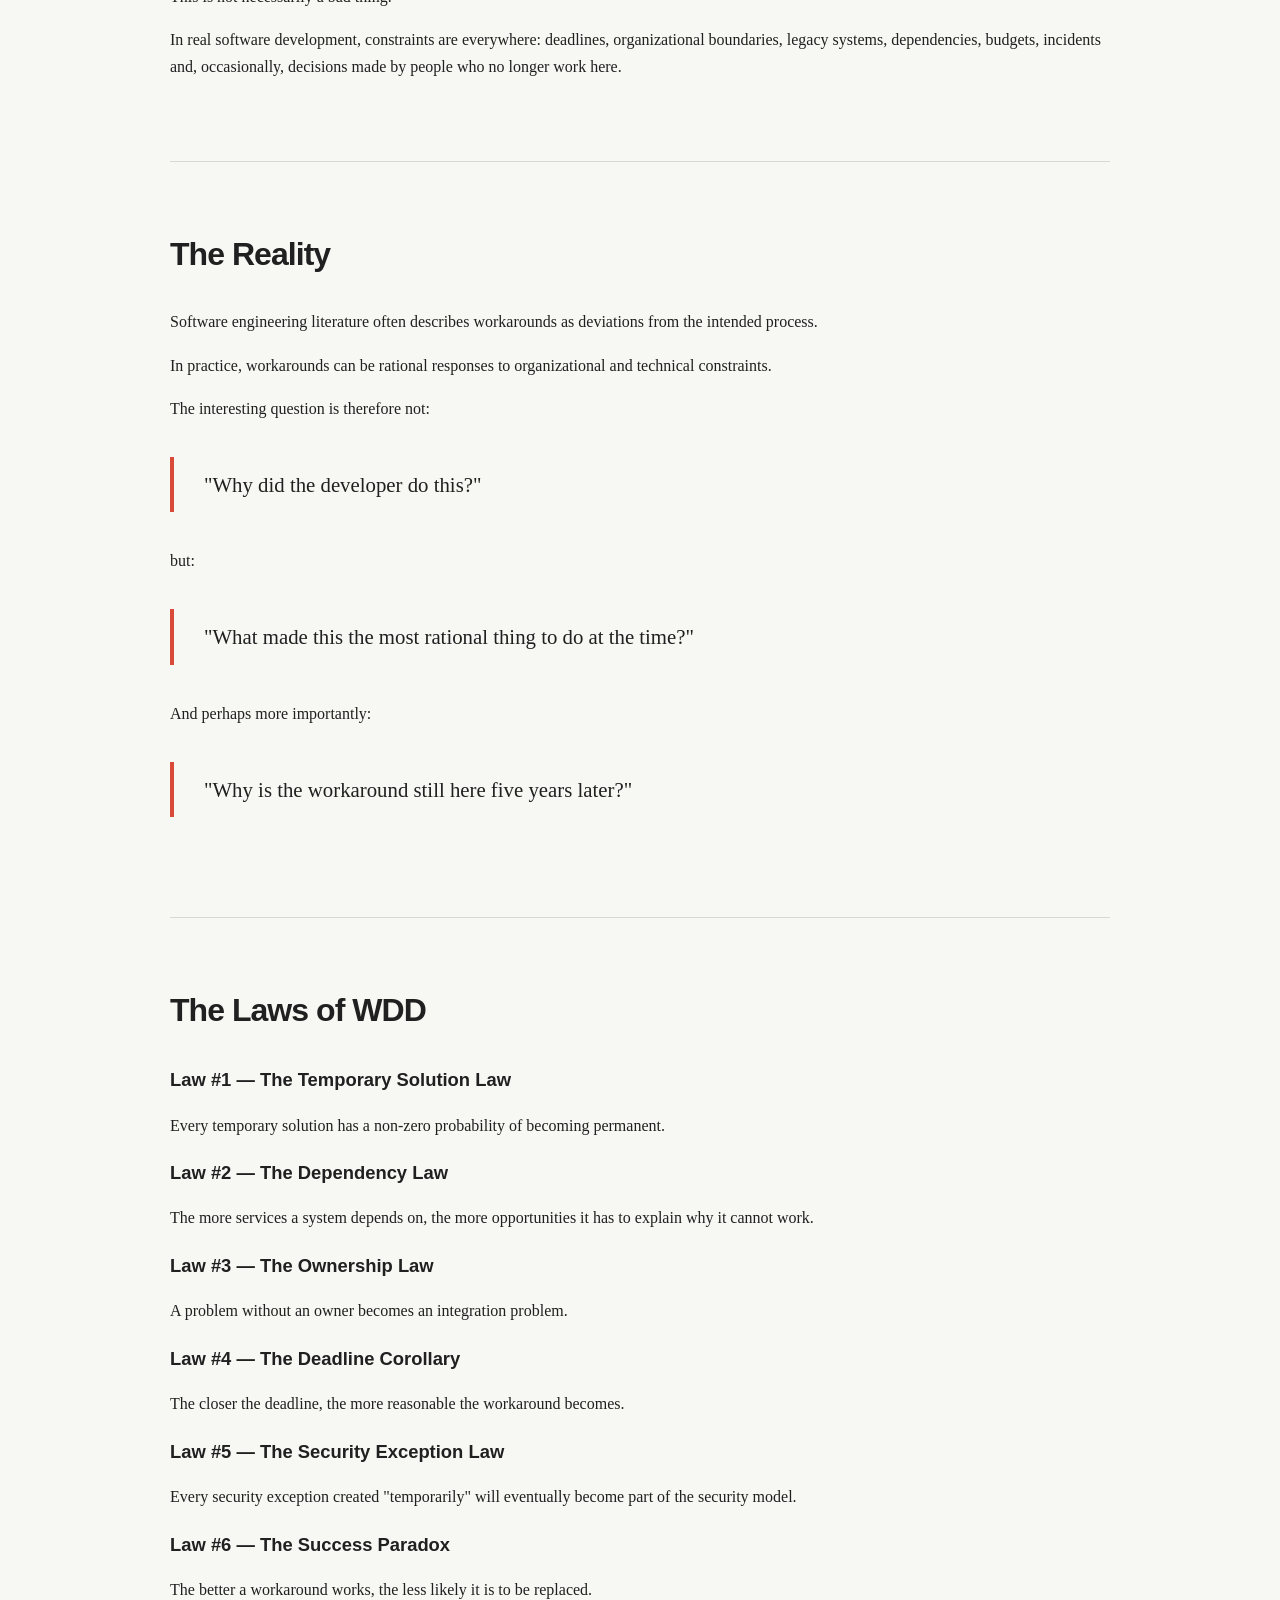
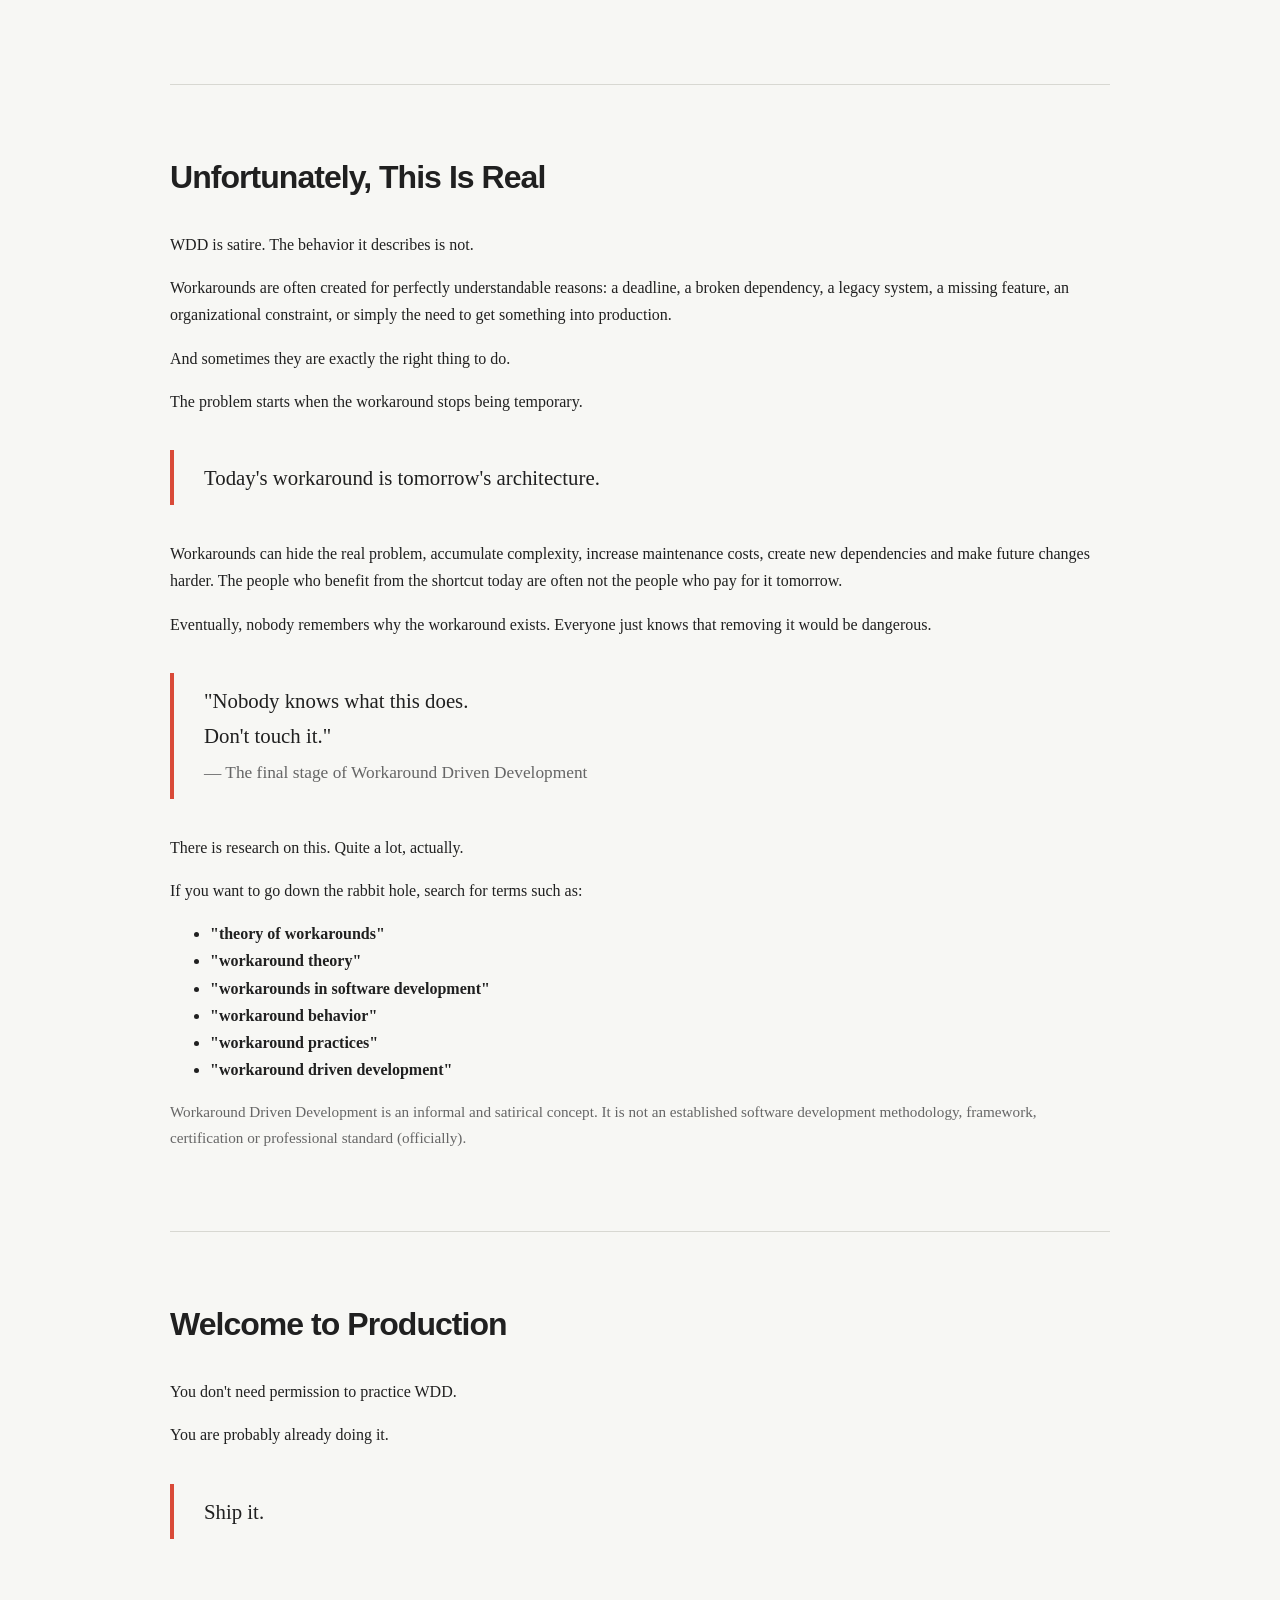
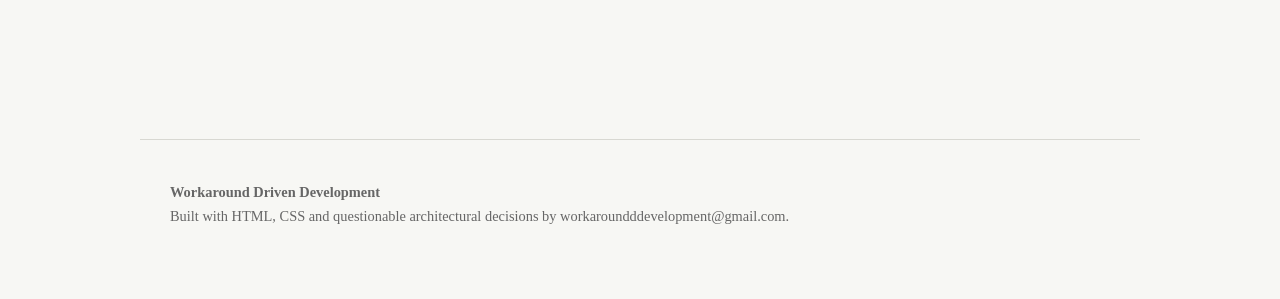
==== commit 5a9c60ca: "Update index.html" ====
--- a/index.html
+++ b/index.html
@@ -64,6 +64,7 @@
                 <strong>Tickets over understanding.</strong><br>
                 <strong>Metrics over outcomes.</strong><br>
                 <strong>Frameworks over design.</strong>
+                Exceptions over security.
             </p>
 
             <p>
@@ -161,6 +162,14 @@
                 <p>
                     Distributed systems exist primarily so that
                     someone else can be responsible for the failure.
+                </p>
+            </article>
+
+            <article class="principle">
+                <div class="number">09</div>
+                <h3>Every Security Exception Is Temporary</h3>
+                <p>
+                    Especially the ones nobody remembers creating.
                 </p>
             </article>
 
@@ -281,7 +290,13 @@
             The closer the deadline, the more reasonable the workaround becomes.
         </p>
 
-        <h3>Law #5 — The Success Paradox</h3>
+        <h3>Law #5 — The Security Exception Law</h3>
+        
+        <p>
+            Every security exception created "temporarily" will eventually become part of the security model.
+        </p>
+
+        <h3>Law #6 — The Success Paradox</h3>
 
         <p>
             The better a workaround works, the less likely it is to be replaced.
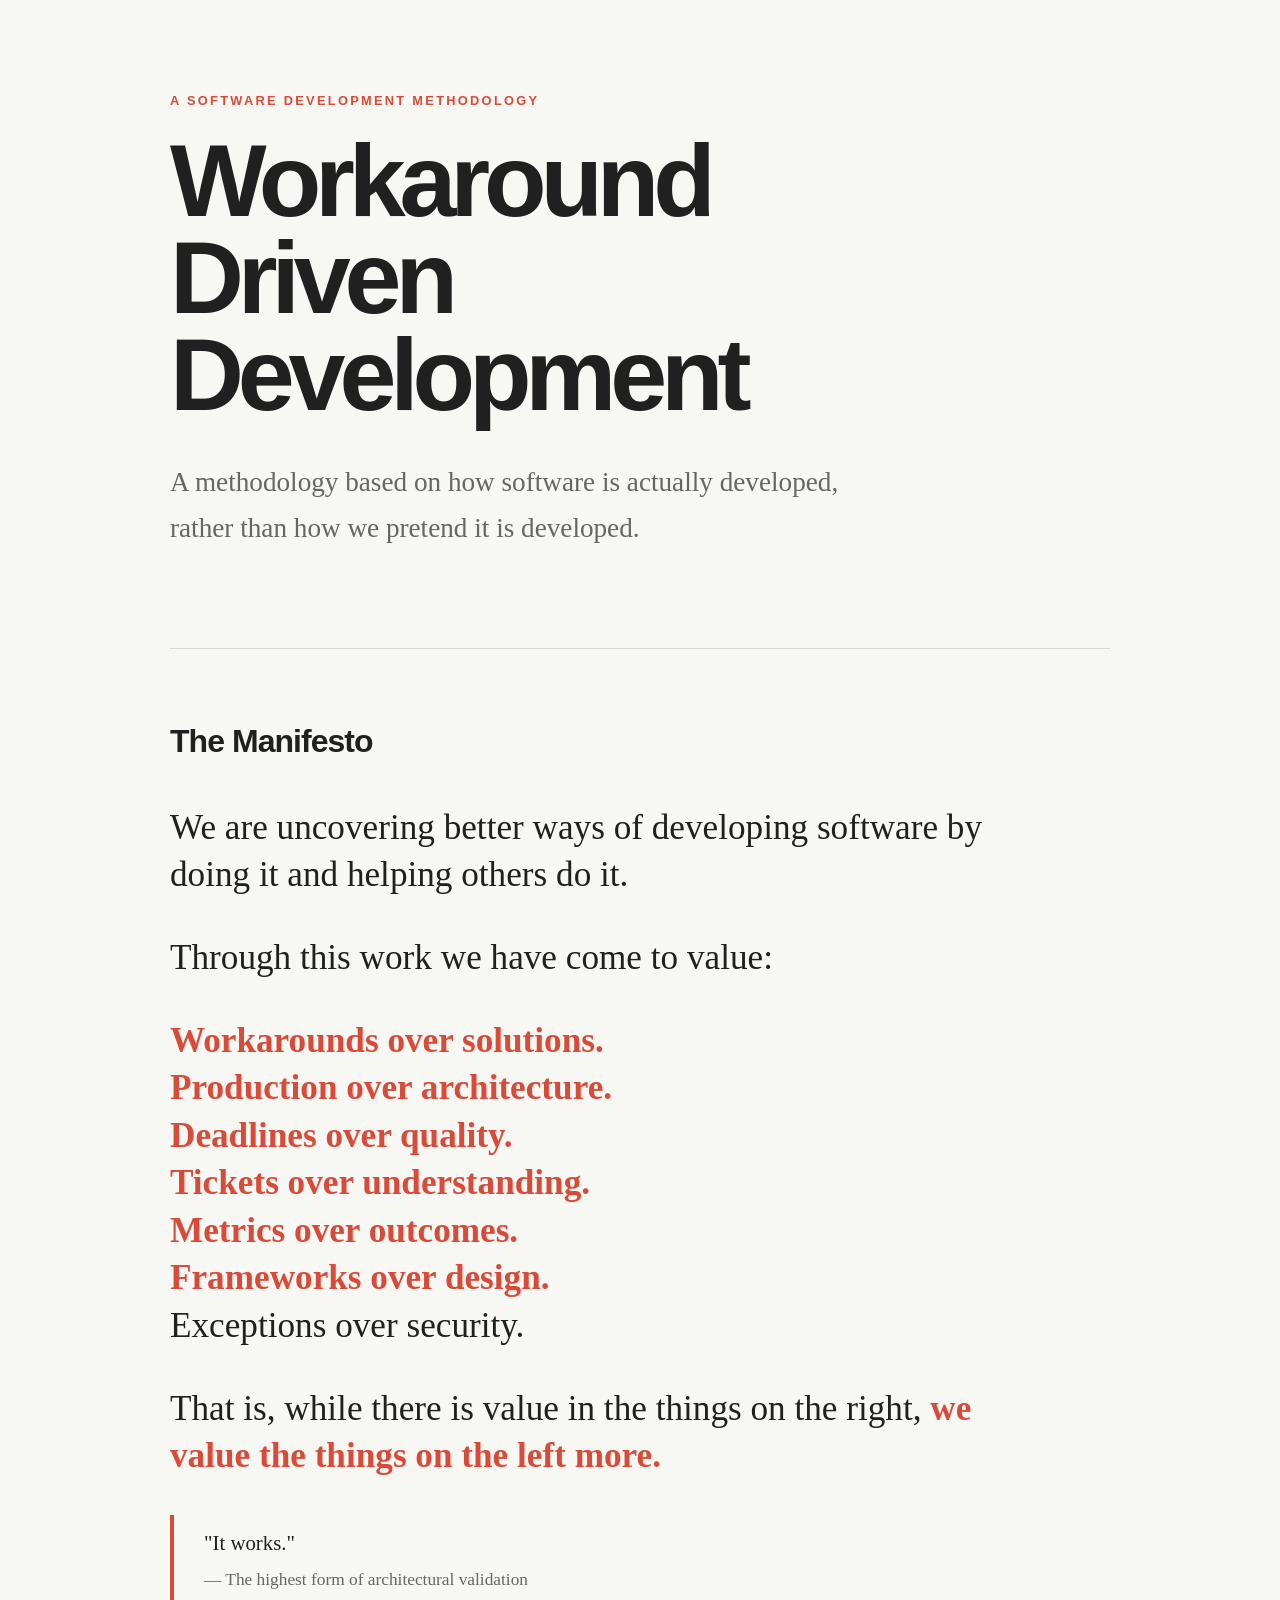
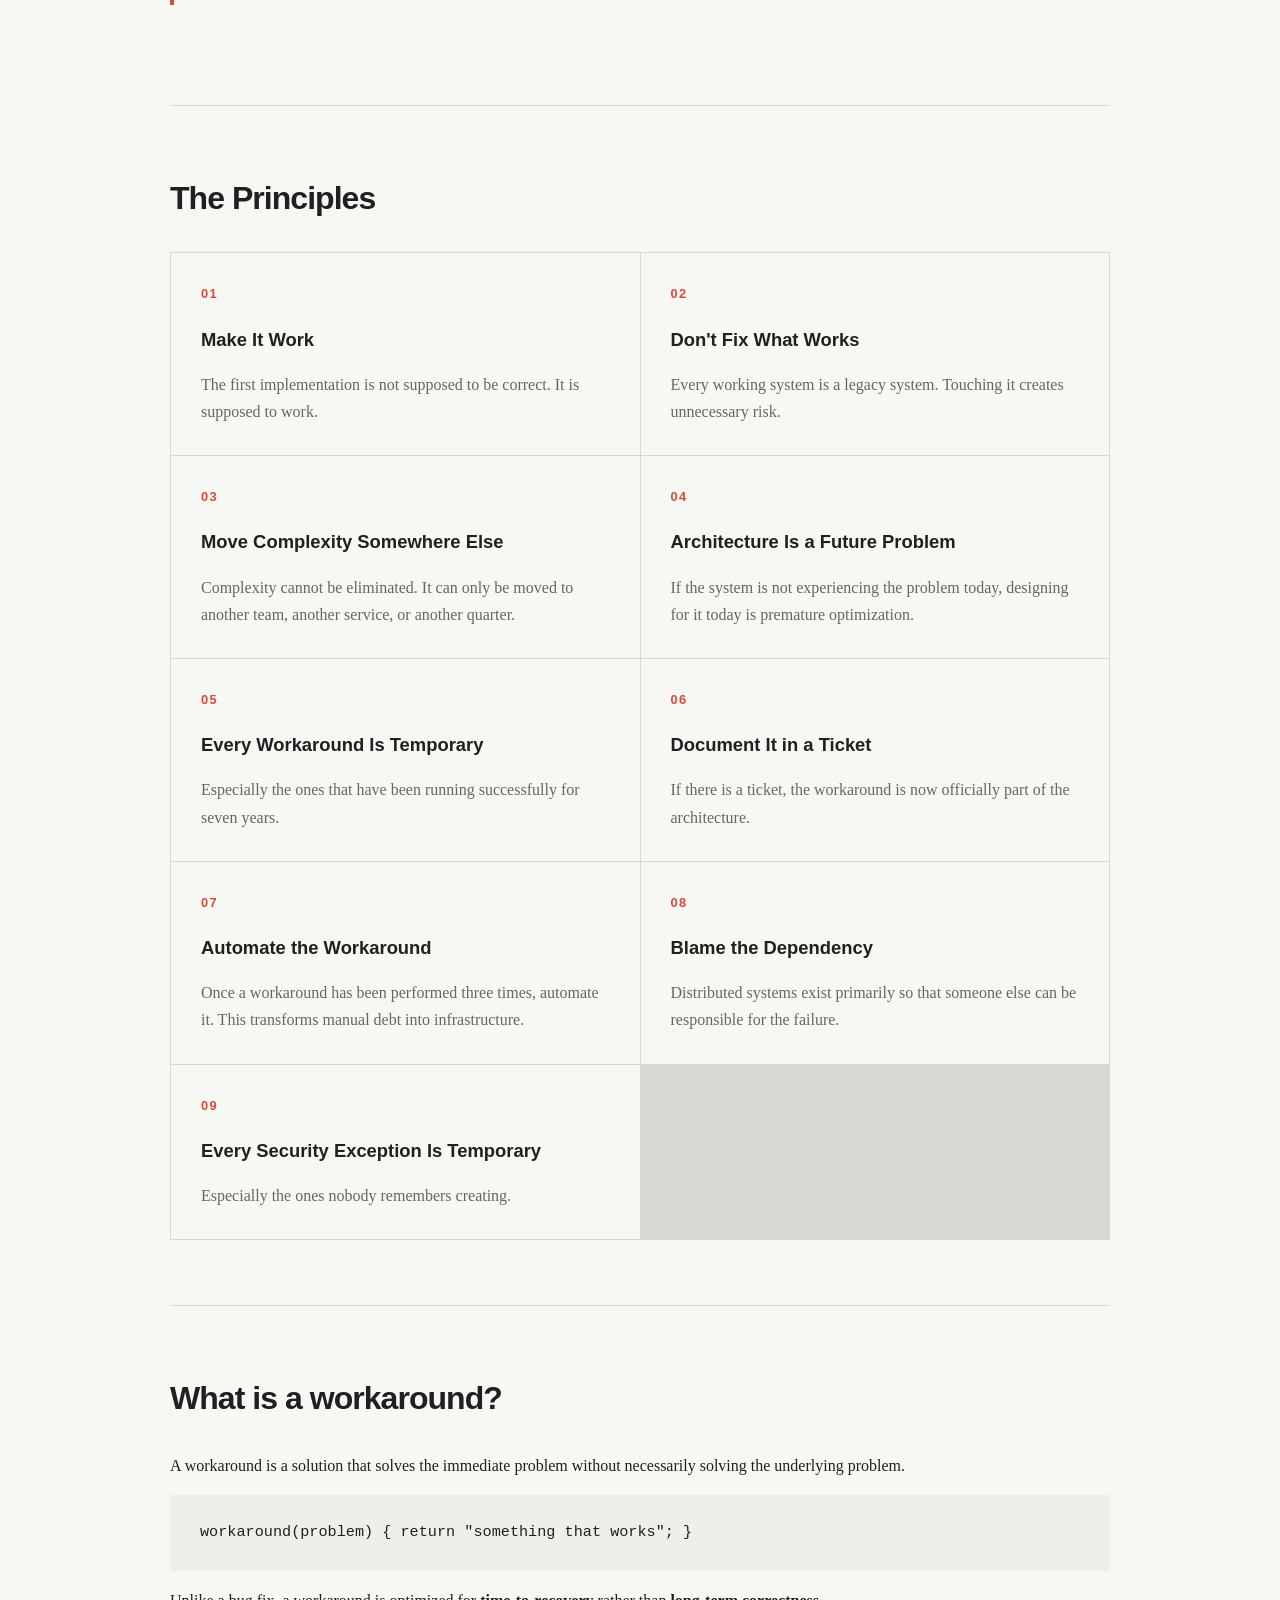
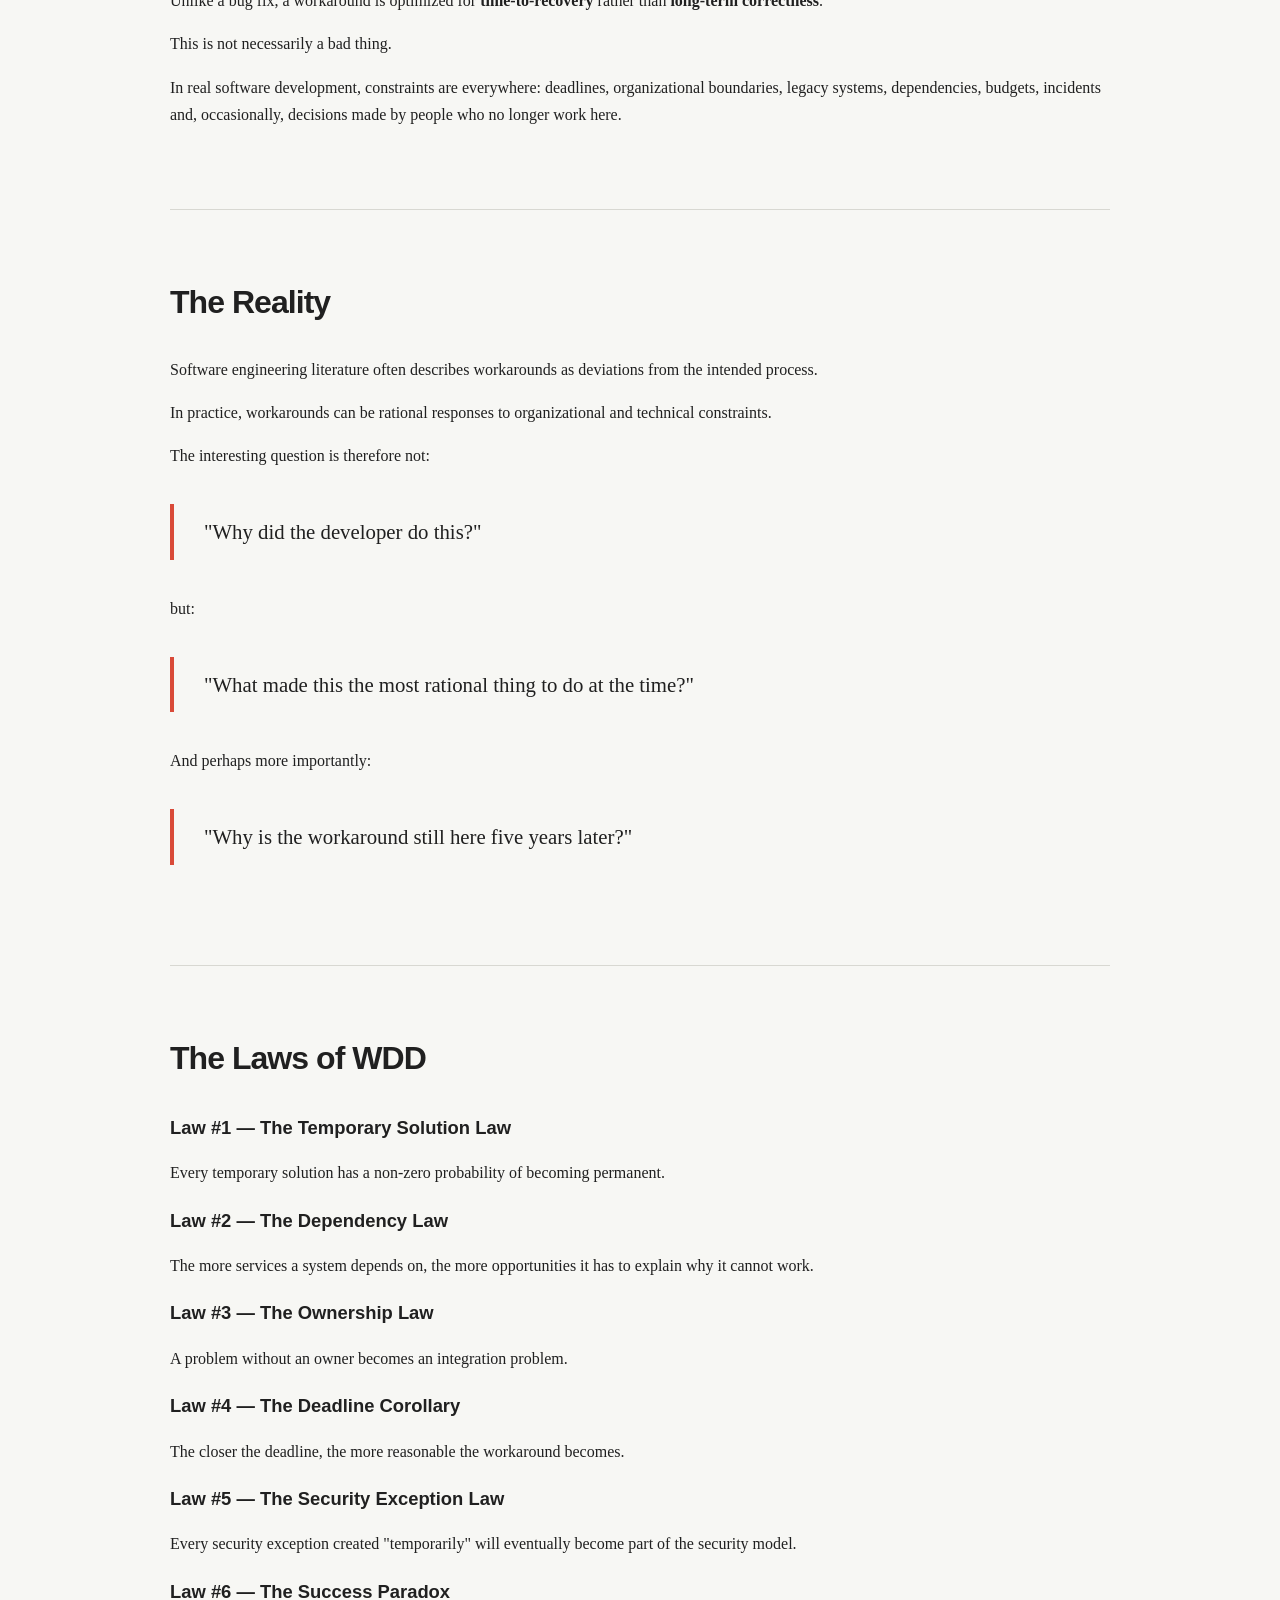
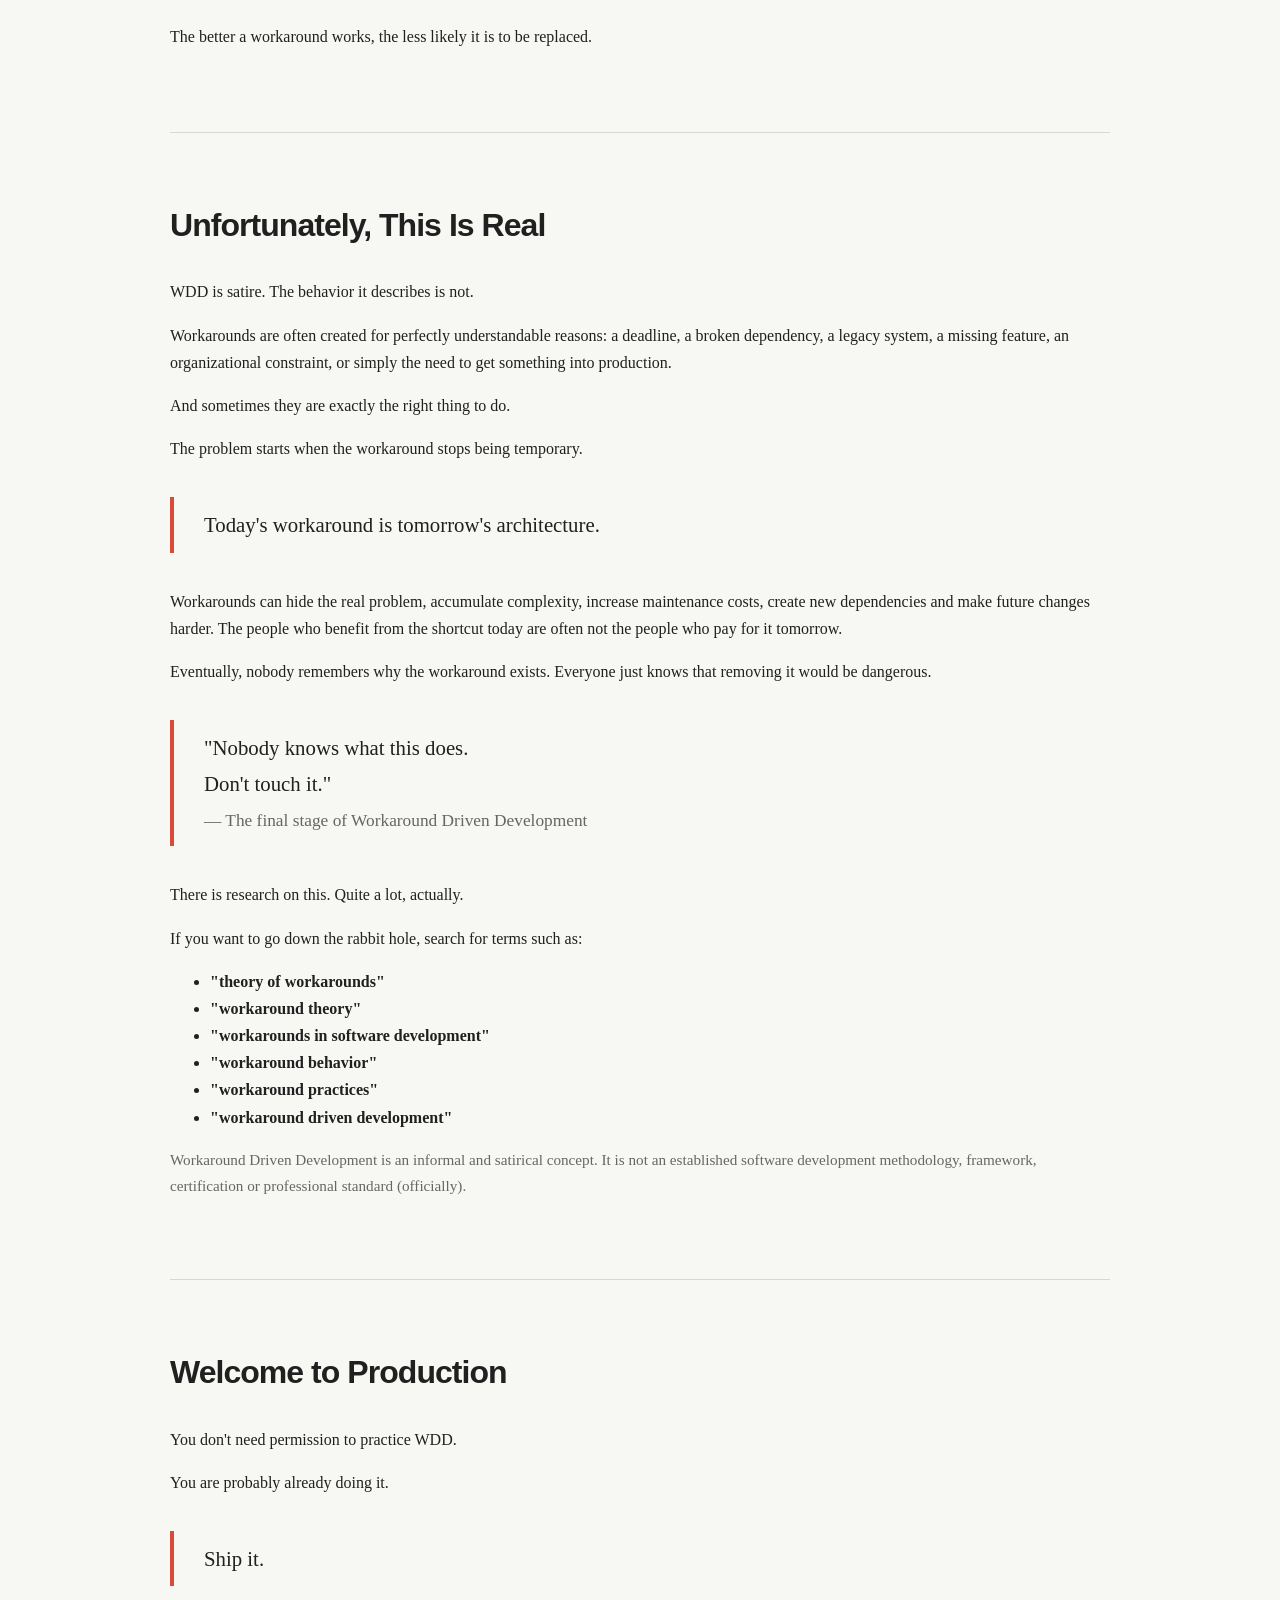
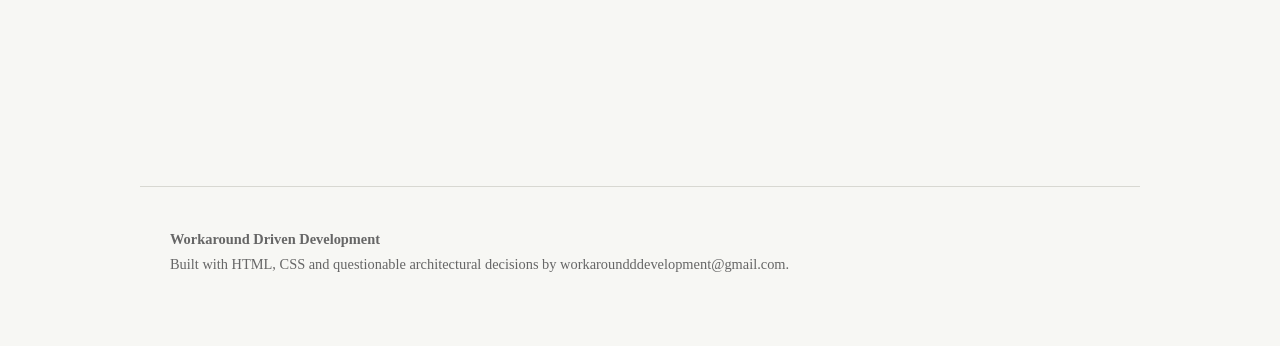
==== commit bd160cd0: "Update index.html" ====
--- a/index.html
+++ b/index.html
@@ -63,7 +63,7 @@
                 <strong>Deadlines over quality.</strong><br>
                 <strong>Tickets over understanding.</strong><br>
                 <strong>Metrics over outcomes.</strong><br>
-                <strong>Frameworks over design.</strong>
+                <strong>Frameworks over design.</strong><br>
                 Exceptions over security.
             </p>
 
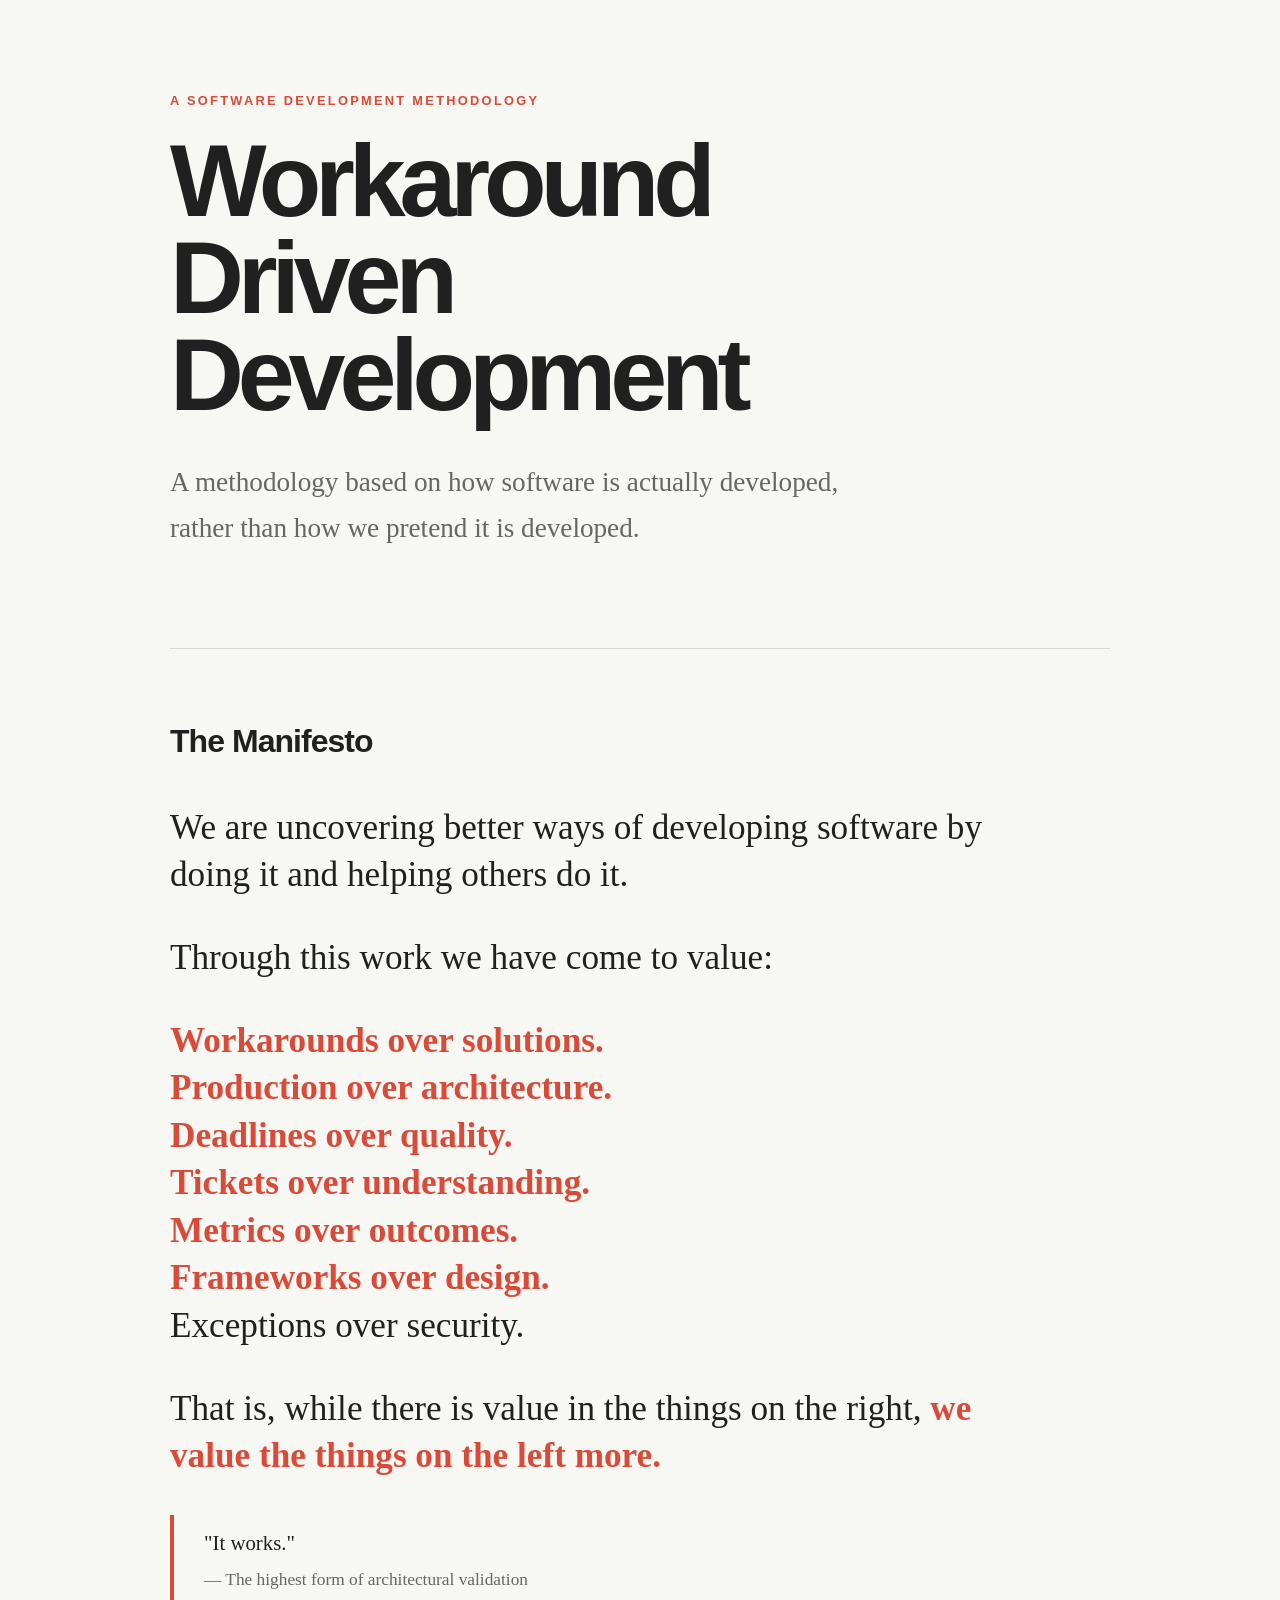
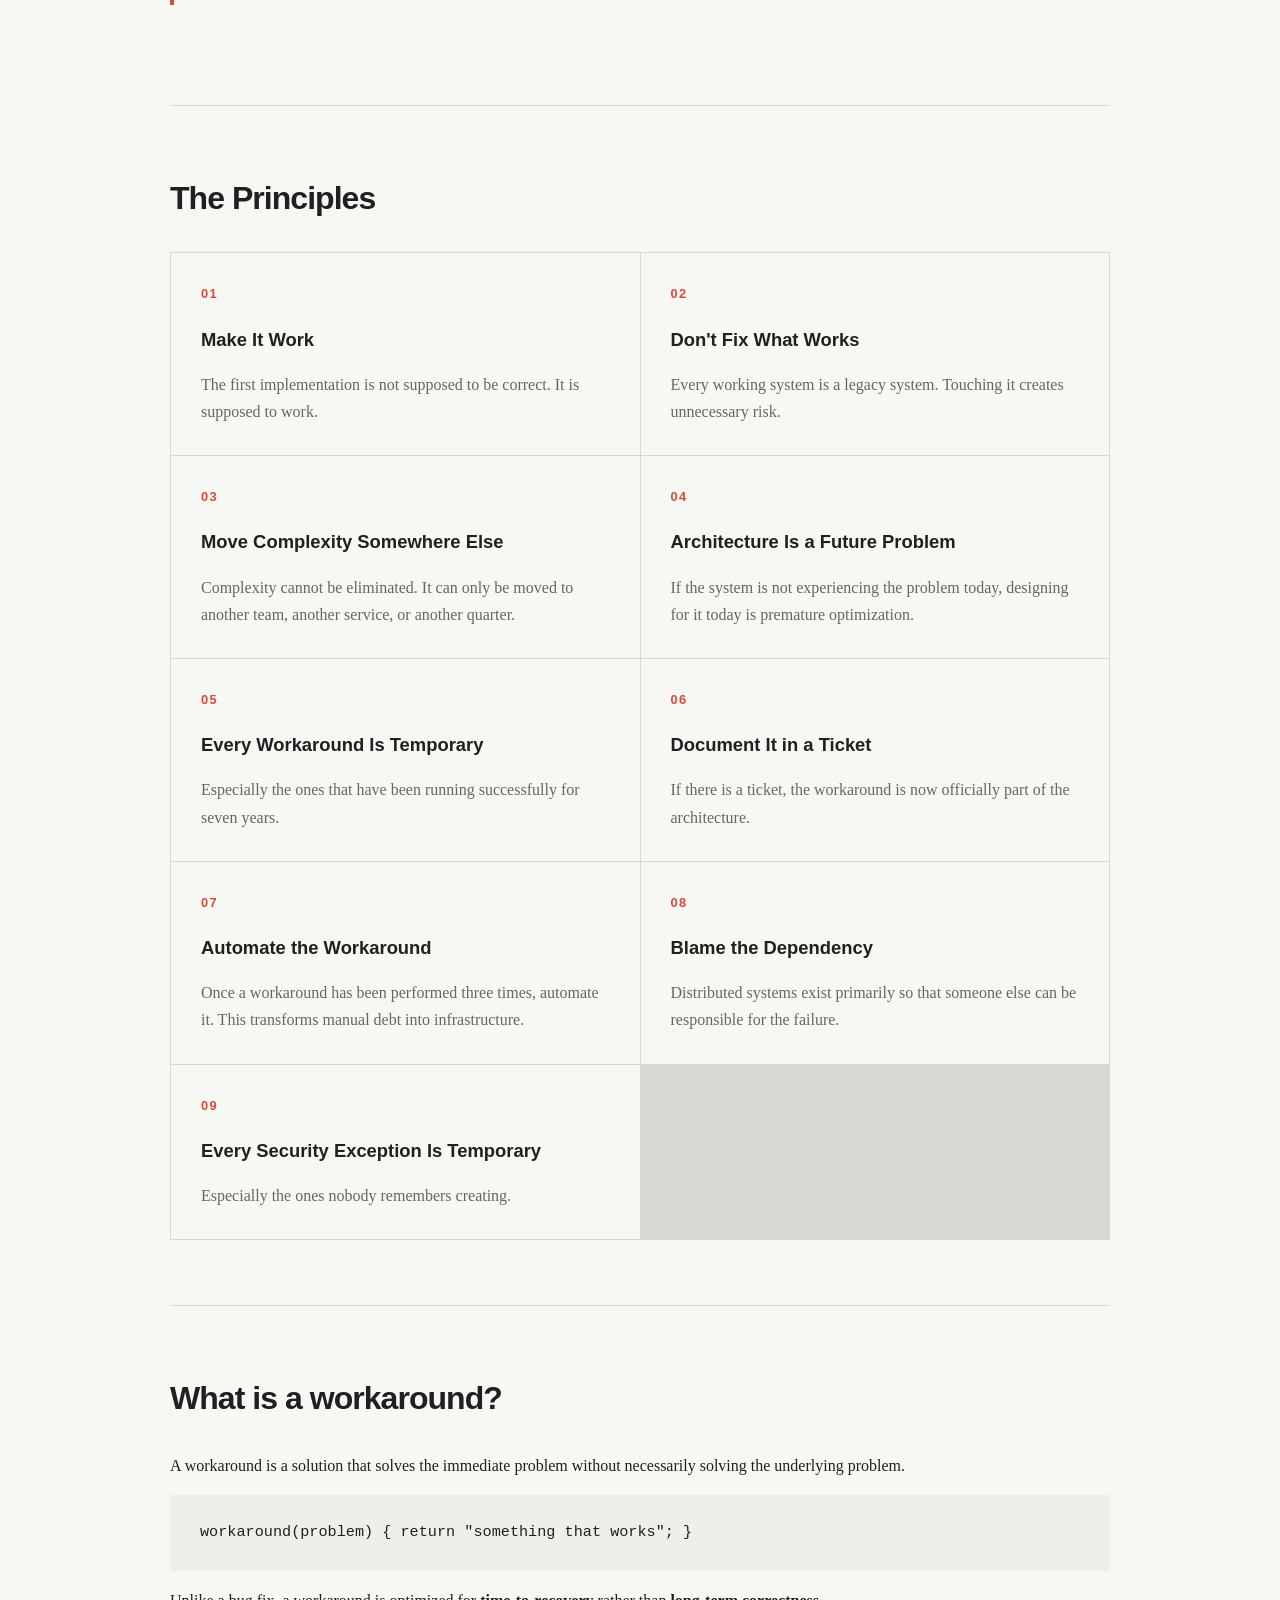
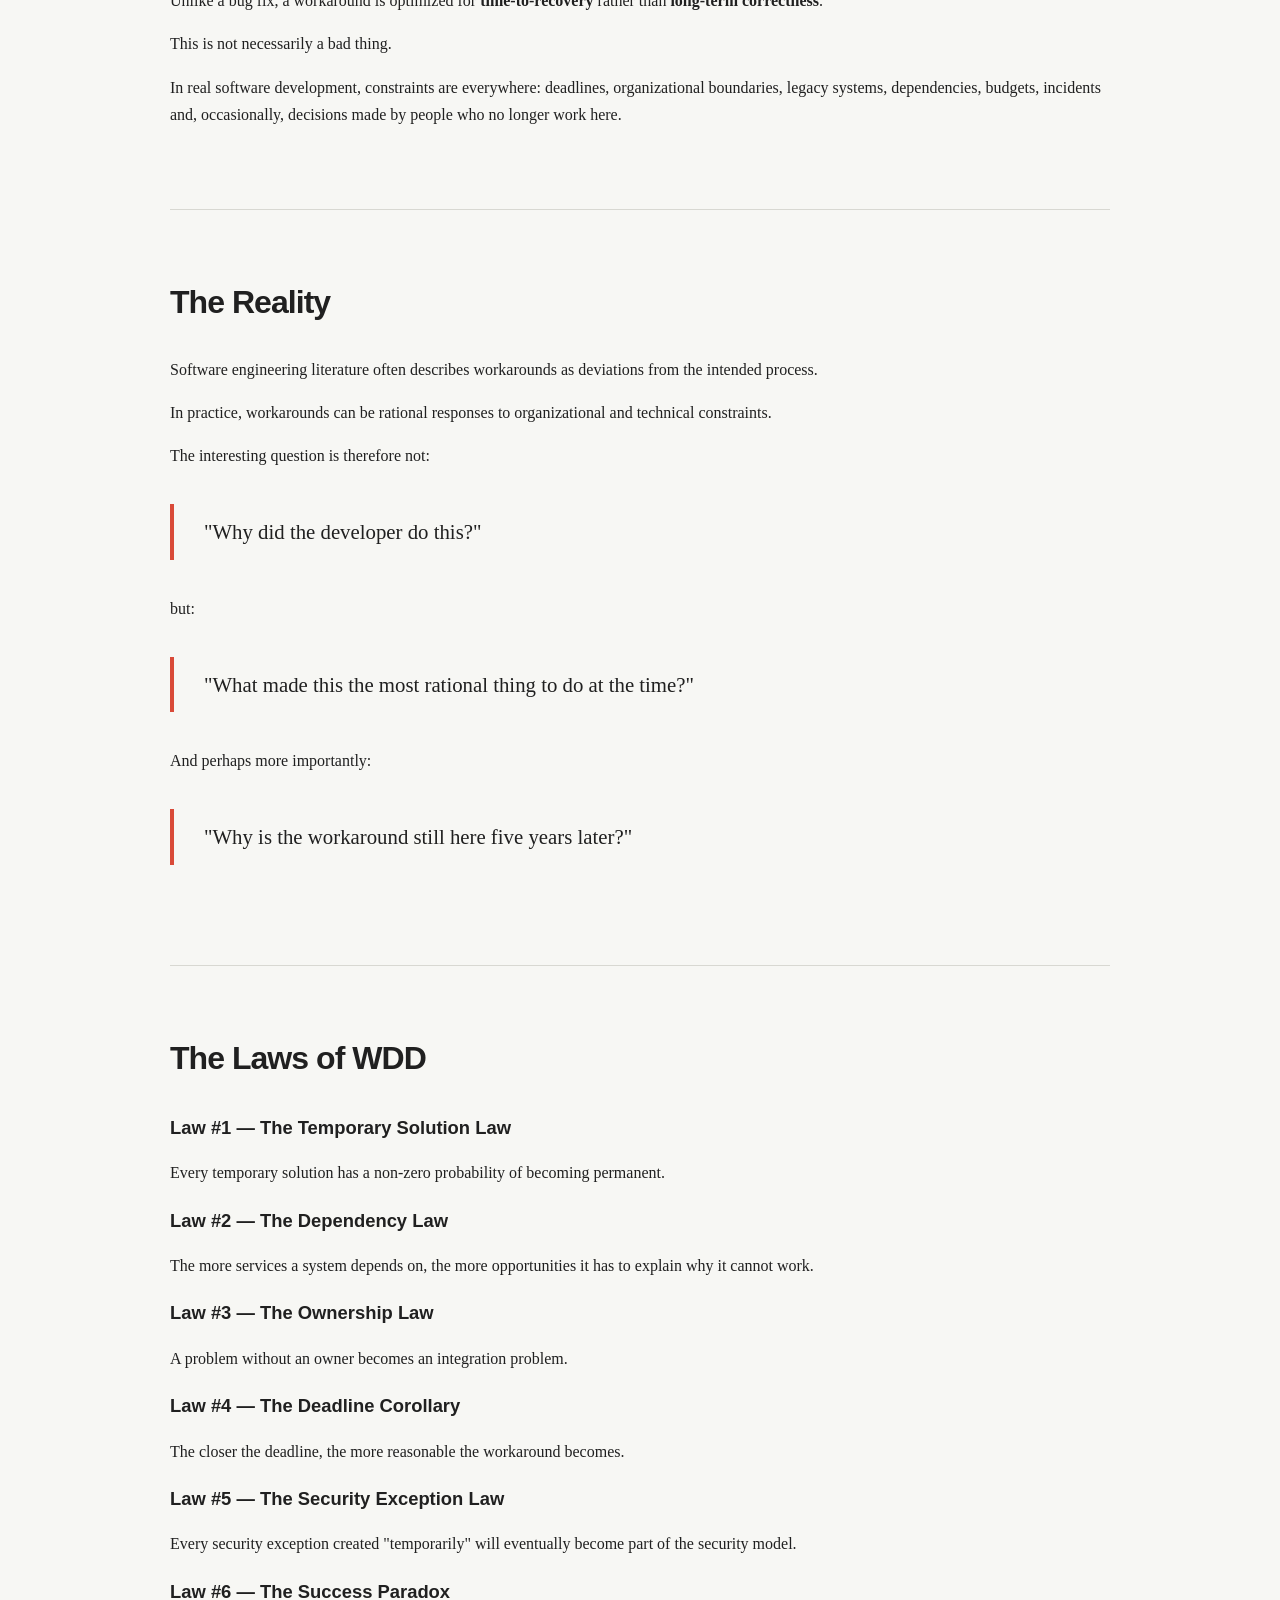
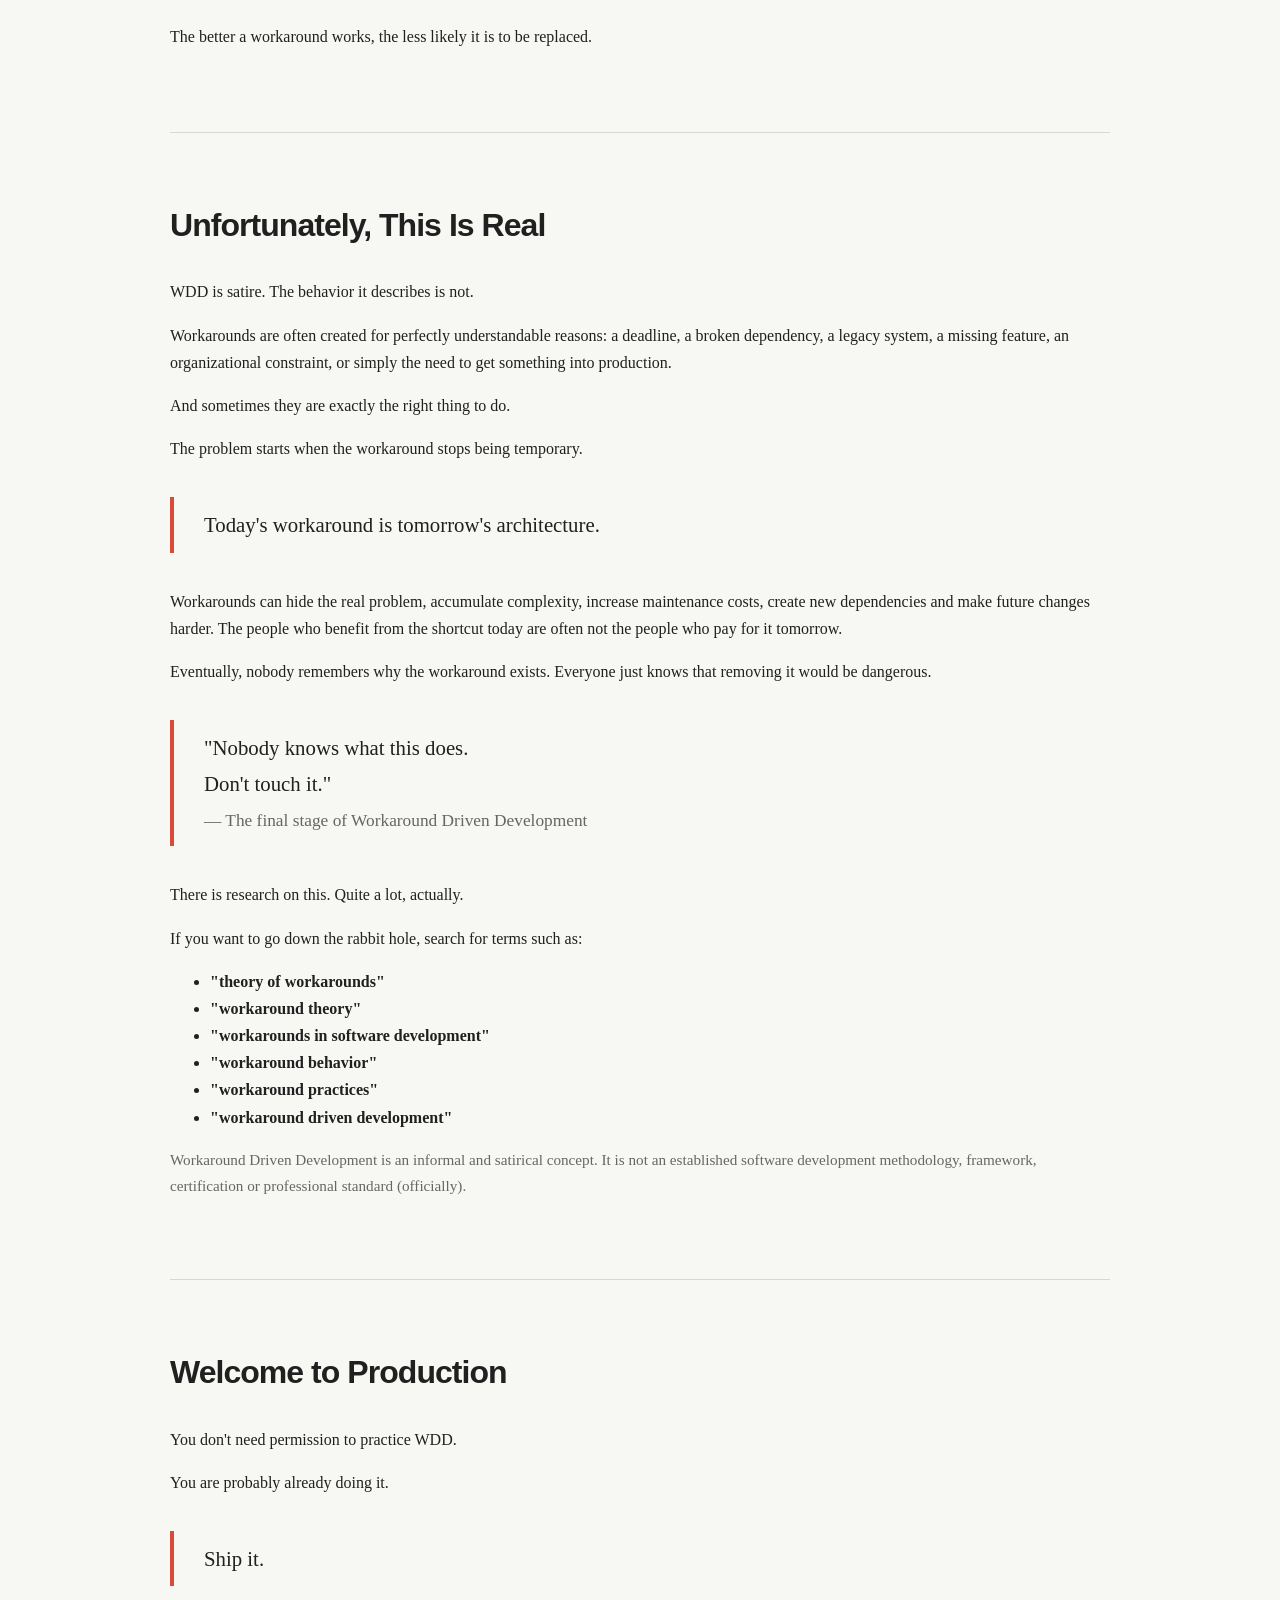
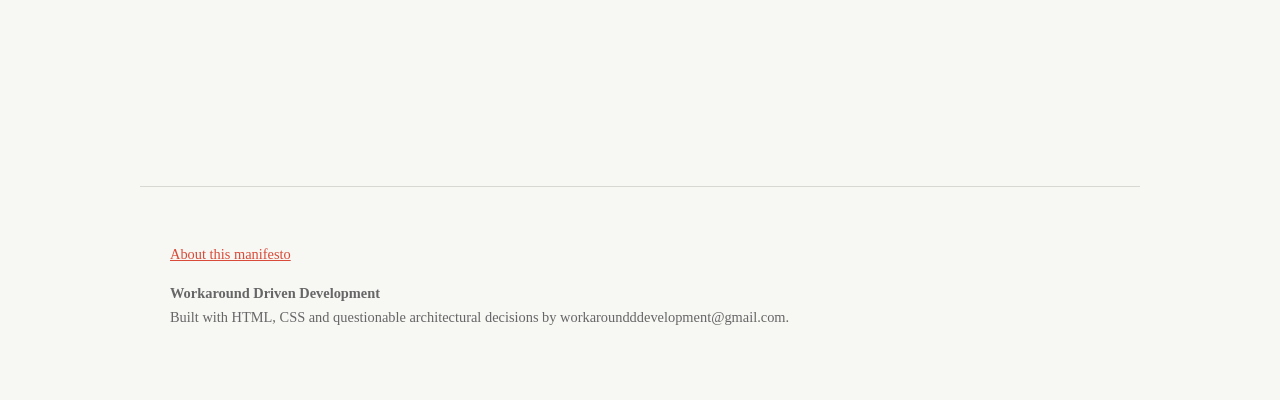
==== commit a36184c2: "Update index.html" ====
--- a/index.html
+++ b/index.html
@@ -403,6 +403,9 @@
 
 
 <footer>
+    <p>
+        <a href="history.html">About this manifesto</a>
+    </p>
     <strong>Workaround Driven Development</strong><br>
     Built with HTML, CSS and questionable architectural decisions by workaroundddevelopment@gmail.com.
 </footer>
